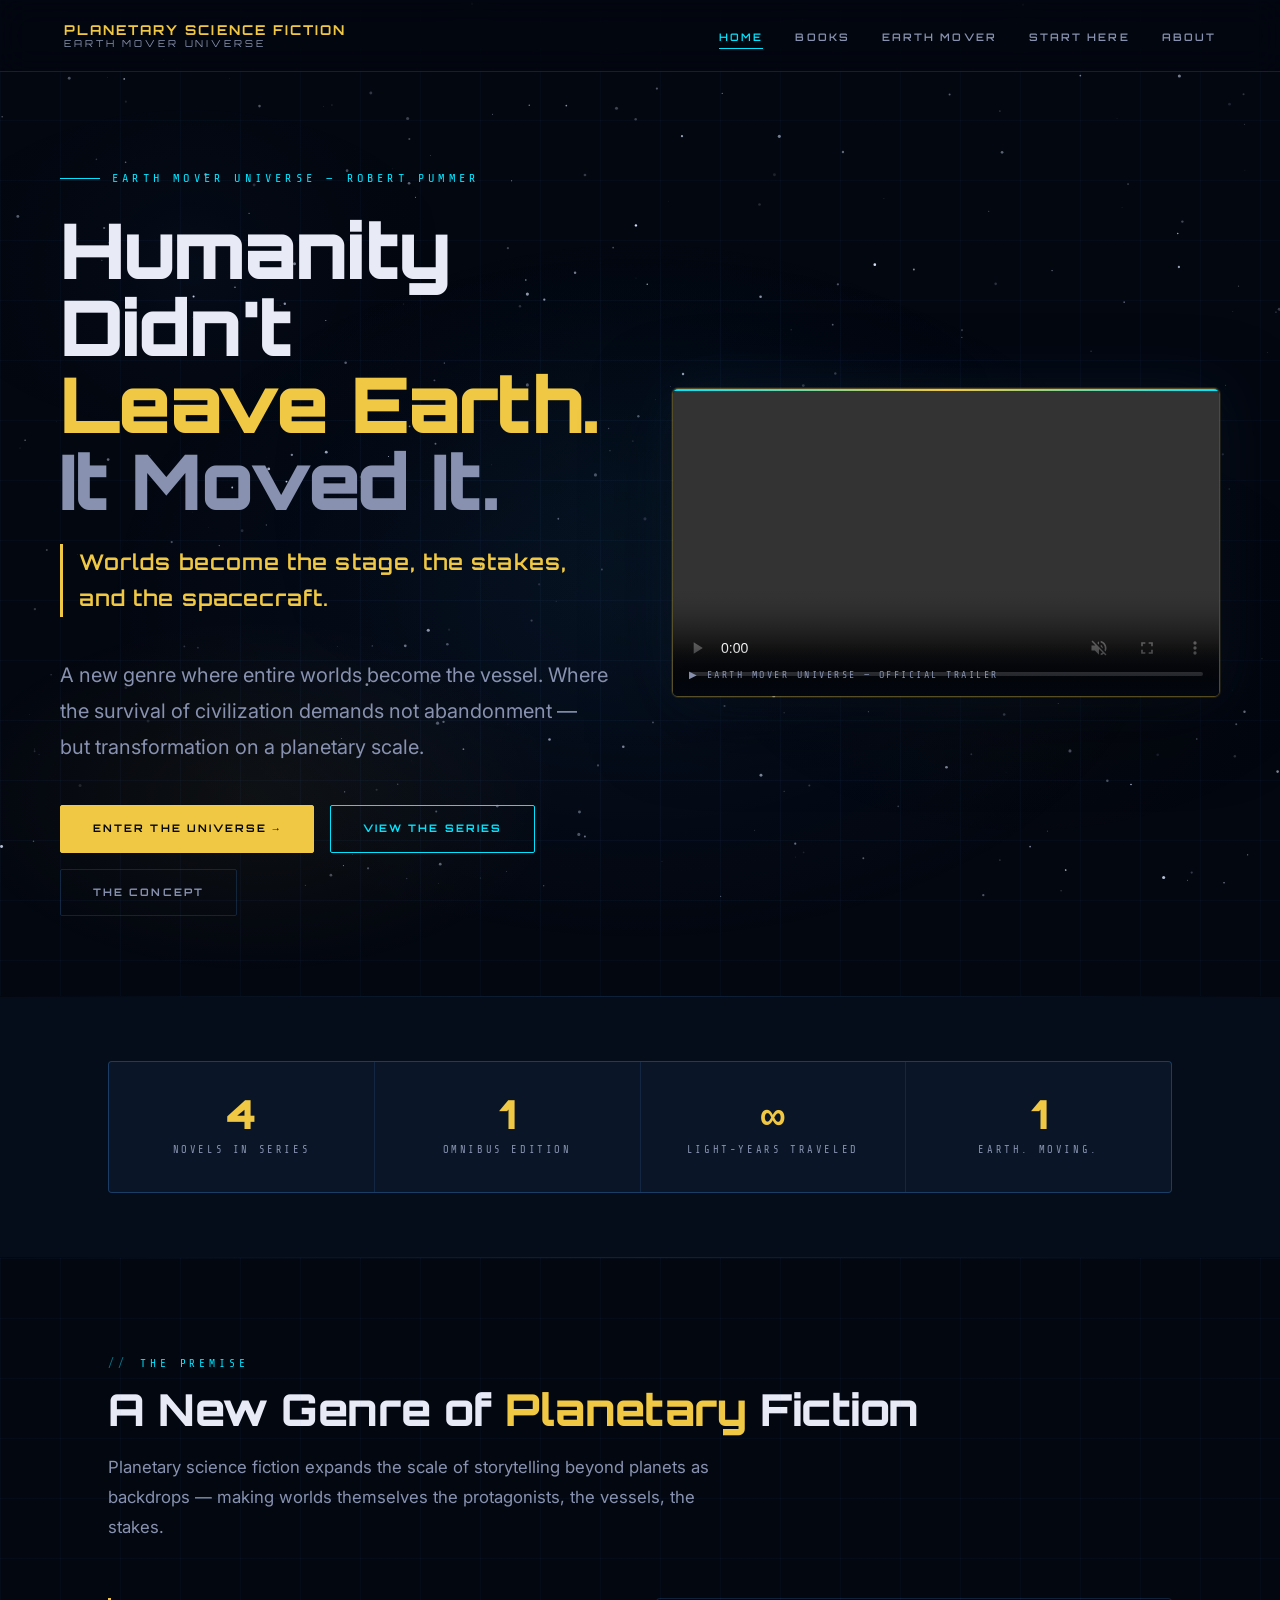
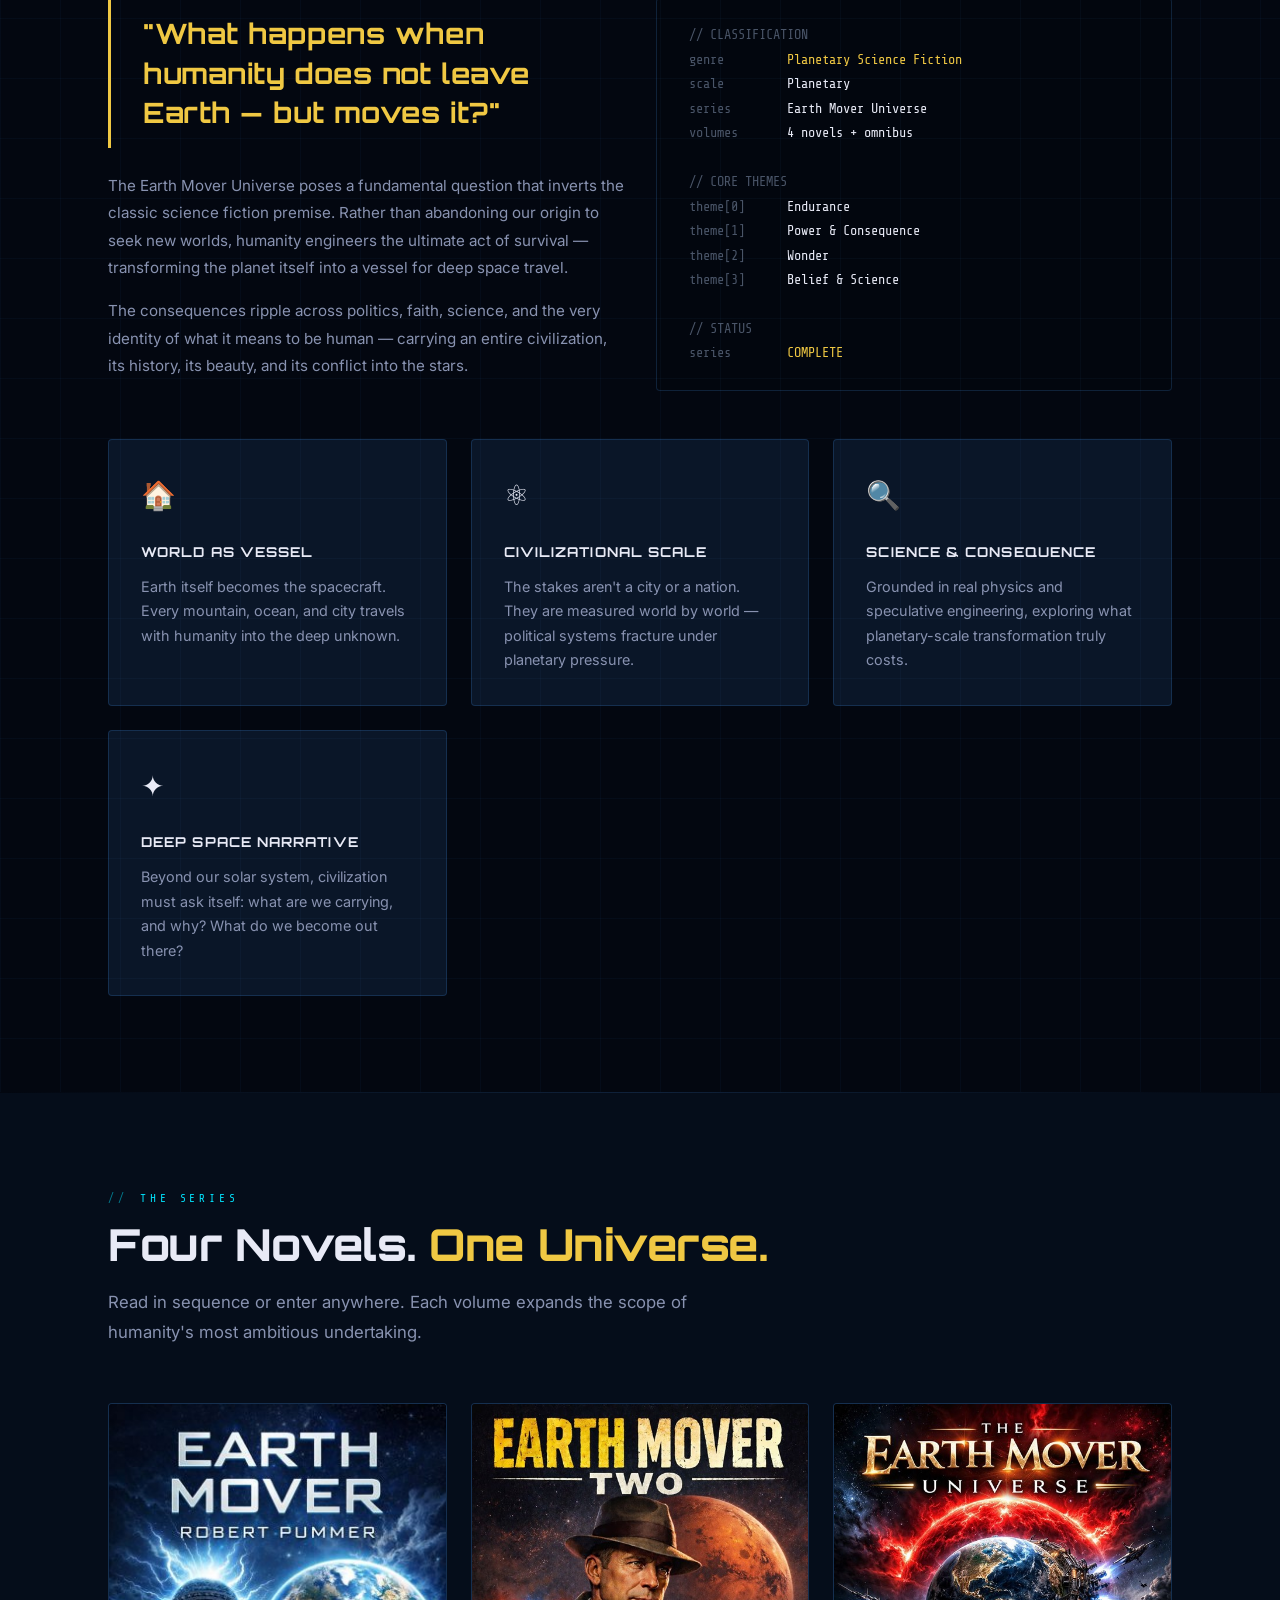
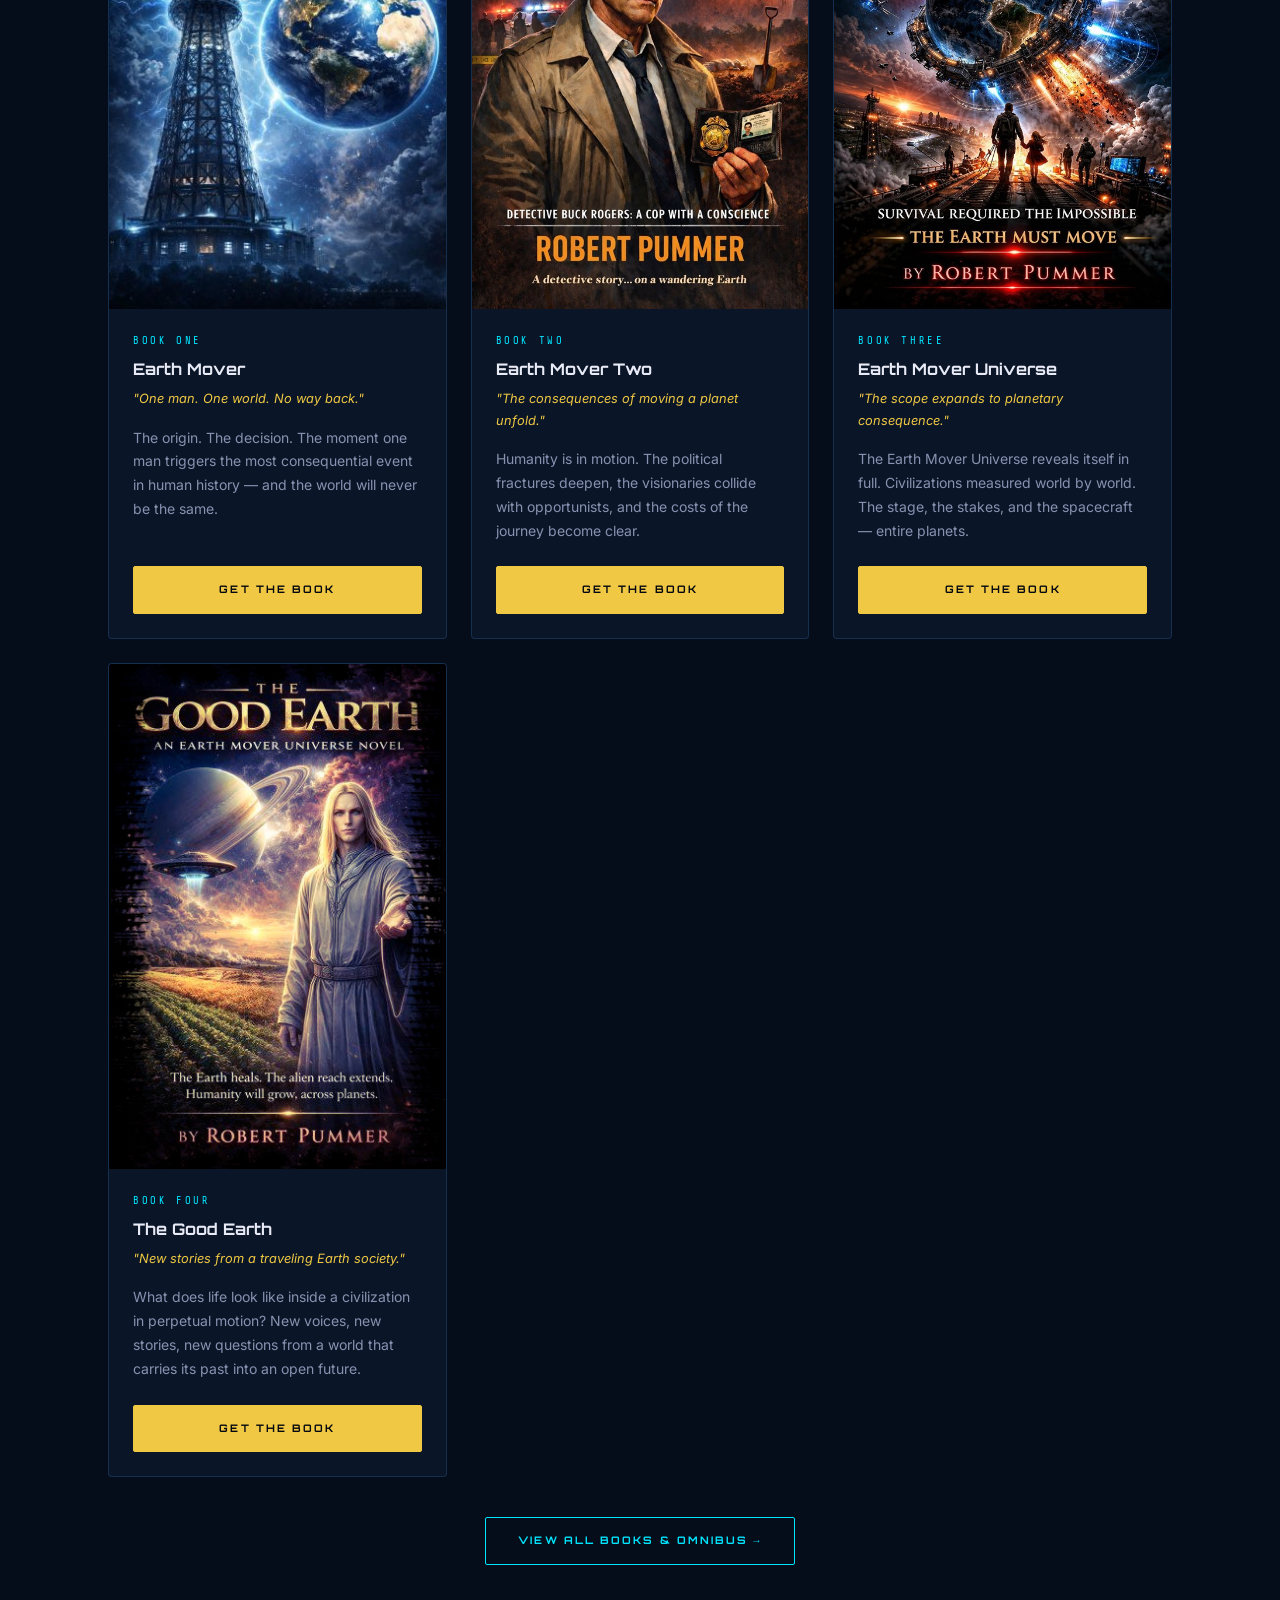
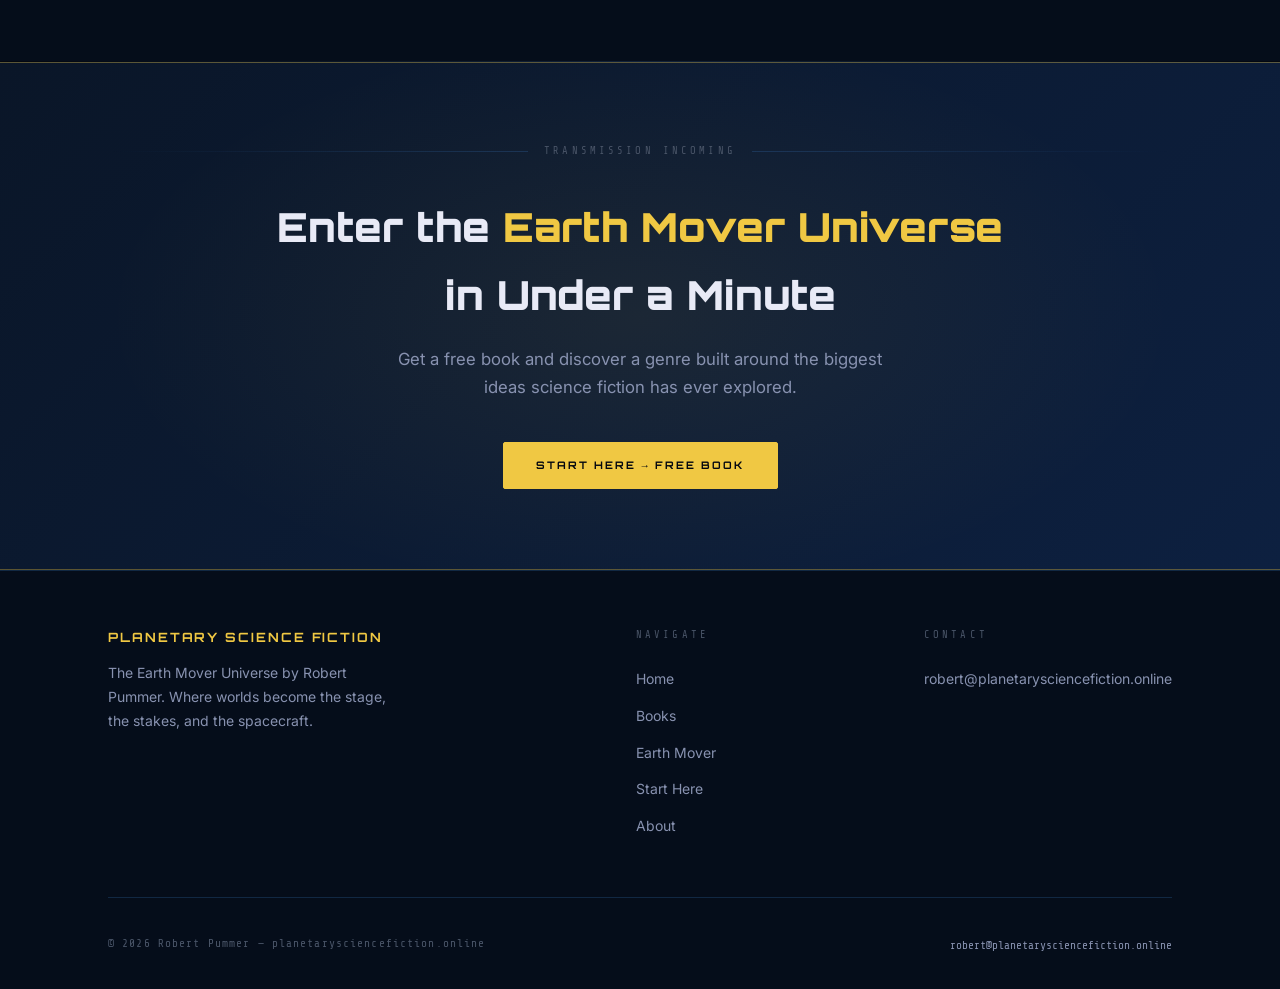
==== index.html @ 84923c12 "Initial build: full site redesign — sci-fi space theme 5-page static site with shared CSS/JS design " ====
<!DOCTYPE html>
<html lang="en">
<head>
  <meta charset="UTF-8" />
  <meta name="viewport" content="width=device-width, initial-scale=1.0" />
  <title>Planetary Science Fiction | Earth Mover Universe by Robert Pummer</title>
  <meta name="description" content="A new genre where entire worlds become spacecraft. Humanity didn't leave Earth — it moved it. The Earth Mover Universe by Robert Pummer." />
  <link rel="stylesheet" href="style.css" />
</head>
<body>

<canvas id="starfield"></canvas>

<div class="page-wrap">

  <!-- ── Navigation ── -->
  <nav class="nav">
    <a href="index.html" class="nav-logo">
      Planetary Science Fiction
      <span>Earth Mover Universe</span>
    </a>
    <ul class="nav-links">
      <li><a href="index.html">Home</a></li>
      <li><a href="books.html">Books</a></li>
      <li><a href="earth-mover.html">Earth Mover</a></li>
      <li><a href="start-here.html">Start Here</a></li>
      <li><a href="about.html">About</a></li>
    </ul>
    <div class="nav-toggle" aria-label="Toggle navigation">
      <span></span><span></span><span></span>
    </div>
  </nav>

  <!-- ── Hero ── -->
  <section class="hero grid-overlay">
    <div class="container hero-inner">
      <div class="hero-two-col">

        <!-- Left: Text -->
        <div class="hero-left">
          <p class="hero-eyebrow">Earth Mover Universe &mdash; Robert Pummer</p>

          <h1 class="hero-title">
            Humanity Didn't<br>
            <span class="highlight">Leave Earth.</span>
            <span class="dim">It Moved It.</span>
          </h1>

          <p class="hero-tagline">Worlds become the stage, the stakes, and the spacecraft.</p>

          <p class="hero-sub">
            A new genre where entire worlds become the vessel. Where the survival
            of civilization demands not abandonment — but transformation on a
            planetary scale.
          </p>

          <div class="hero-cta">
            <a href="start-here.html" class="btn btn-primary">Enter the Universe &rarr;</a>
            <a href="books.html" class="btn btn-secondary">View the Series</a>
            <a href="earth-mover.html" class="btn btn-ghost">The Concept</a>
          </div>
        </div>

        <!-- Right: Video -->
        <div class="hero-right">
          <div class="hero-video-wrap">
            <video
              autoplay
              muted
              loop
              playsinline
              controls
              poster=""
            >
              <source src="https://planetarysciencefiction.online/Video/MV_Go.mp4?v=3" type="video/mp4" />
              Your browser does not support the video tag.
            </video>
            <div class="hero-video-label">&#9654; Earth Mover Universe &mdash; Official Trailer</div>
          </div>
        </div>

      </div>
    </div>
  </section>

  <div class="divider"></div>

  <!-- ── Stats ── -->
  <section class="section-pad-sm bg-deep">
    <div class="container">
      <div class="stats-row">
        <div class="stat-block">
          <div class="stat-num">4</div>
          <div class="stat-label">Novels in Series</div>
        </div>
        <div class="stat-block">
          <div class="stat-num">1</div>
          <div class="stat-label">Omnibus Edition</div>
        </div>
        <div class="stat-block">
          <div class="stat-num">&#8734;</div>
          <div class="stat-label">Light-Years Traveled</div>
        </div>
        <div class="stat-block">
          <div class="stat-num">1</div>
          <div class="stat-label">Earth. Moving.</div>
        </div>
      </div>
    </div>
  </section>

  <div class="divider"></div>

  <!-- ── The Concept ── -->
  <section class="section-pad grid-overlay">
    <div class="container">
      <div class="section-header">
        <p class="section-label">The Premise</p>
        <h2 class="section-title">A New Genre of <span>Planetary</span> Fiction</h2>
        <p class="section-lead">
          Planetary science fiction expands the scale of storytelling beyond planets as
          backdrops — making worlds themselves the protagonists, the vessels, the stakes.
        </p>
      </div>

      <div style="display:grid; grid-template-columns: 1fr 1fr; gap: 2rem; align-items:start; margin-bottom:3rem;">
        <div>
          <div class="pull-quote">
            "What happens when humanity does not leave Earth — but moves it?"
          </div>
          <p style="color:var(--text-muted); line-height:1.8; margin-top:1.5rem; font-size:0.95rem;">
            The Earth Mover Universe poses a fundamental question that inverts
            the classic science fiction premise. Rather than abandoning our origin
            to seek new worlds, humanity engineers the ultimate act of survival —
            transforming the planet itself into a vessel for deep space travel.
          </p>
          <p style="color:var(--text-muted); line-height:1.8; margin-top:1rem; font-size:0.95rem;">
            The consequences ripple across politics, faith, science, and the very
            identity of what it means to be human — carrying an entire civilization,
            its history, its beauty, and its conflict into the stars.
          </p>
        </div>
        <div class="terminal">
          <div><span class="prompt">// CLASSIFICATION</span></div>
          <div><span class="prompt">genre &nbsp;&nbsp;&nbsp;&nbsp;&nbsp;&nbsp;&nbsp;</span> <span class="gold">Planetary Science Fiction</span></div>
          <div><span class="prompt">scale &nbsp;&nbsp;&nbsp;&nbsp;&nbsp;&nbsp;&nbsp;</span> <span class="value">Planetary</span></div>
          <div><span class="prompt">series &nbsp;&nbsp;&nbsp;&nbsp;&nbsp;&nbsp;</span> <span class="value">Earth Mover Universe</span></div>
          <div><span class="prompt">volumes &nbsp;&nbsp;&nbsp;&nbsp;&nbsp;</span> <span class="value">4 novels + omnibus</span></div>
          <div>&nbsp;</div>
          <div><span class="prompt">// CORE THEMES</span></div>
          <div><span class="prompt">theme[0] &nbsp;&nbsp;&nbsp;&nbsp;</span> <span class="value">Endurance</span></div>
          <div><span class="prompt">theme[1] &nbsp;&nbsp;&nbsp;&nbsp;</span> <span class="value">Power &amp; Consequence</span></div>
          <div><span class="prompt">theme[2] &nbsp;&nbsp;&nbsp;&nbsp;</span> <span class="value">Wonder</span></div>
          <div><span class="prompt">theme[3] &nbsp;&nbsp;&nbsp;&nbsp;</span> <span class="value">Belief &amp; Science</span></div>
          <div>&nbsp;</div>
          <div><span class="prompt">// STATUS</span></div>
          <div><span class="prompt">series &nbsp;&nbsp;&nbsp;&nbsp;&nbsp;&nbsp;</span> <span class="gold">COMPLETE</span></div>
        </div>
      </div>

      <div class="feature-grid">
        <div class="feature-card">
          <span class="feature-icon">&#127968;</span>
          <div class="feature-title">World as Vessel</div>
          <p class="feature-text">Earth itself becomes the spacecraft. Every mountain, ocean, and city travels with humanity into the deep unknown.</p>
        </div>
        <div class="feature-card">
          <span class="feature-icon">&#9883;</span>
          <div class="feature-title">Civilizational Scale</div>
          <p class="feature-text">The stakes aren't a city or a nation. They are measured world by world — political systems fracture under planetary pressure.</p>
        </div>
        <div class="feature-card">
          <span class="feature-icon">&#128269;</span>
          <div class="feature-title">Science &amp; Consequence</div>
          <p class="feature-text">Grounded in real physics and speculative engineering, exploring what planetary-scale transformation truly costs.</p>
        </div>
        <div class="feature-card">
          <span class="feature-icon">&#10022;</span>
          <div class="feature-title">Deep Space Narrative</div>
          <p class="feature-text">Beyond our solar system, civilization must ask itself: what are we carrying, and why? What do we become out there?</p>
        </div>
      </div>
    </div>
  </section>

  <div class="divider"></div>

  <!-- ── Series Preview ── -->
  <section class="section-pad bg-deep">
    <div class="container">
      <div class="section-header">
        <p class="section-label">The Series</p>
        <h2 class="section-title">Four Novels. <span>One Universe.</span></h2>
        <p class="section-lead">Read in sequence or enter anywhere. Each volume expands the scope of humanity's most ambitious undertaking.</p>
      </div>

      <div class="books-grid">

        <div class="book-card">
          <img class="book-cover" src="images/One%20man%20one%20world%20no%20way%20back.jpg" alt="Earth Mover — Book One cover" loading="lazy" />
          <div class="book-body">
            <div class="book-series-tag">Book One</div>
            <div class="book-title">Earth Mover</div>
            <div class="book-tagline">"One man. One world. No way back."</div>
            <p class="book-desc">The origin. The decision. The moment one man triggers the most consequential event in human history — and the world will never be the same.</p>
            <div class="book-footer">
              <a href="https://payhip.com/b/yGq3l" target="_blank" rel="noopener" class="btn btn-primary" style="width:100%; justify-content:center;">Get the Book</a>
            </div>
          </div>
        </div>

        <div class="book-card">
          <img class="book-cover" src="images/Earth%20Mover%20two%20%2C%20the%20journey.jpg" alt="Earth Mover Two — Book Two cover" loading="lazy" />
          <div class="book-body">
            <div class="book-series-tag">Book Two</div>
            <div class="book-title">Earth Mover Two</div>
            <div class="book-tagline">"The consequences of moving a planet unfold."</div>
            <p class="book-desc">Humanity is in motion. The political fractures deepen, the visionaries collide with opportunists, and the costs of the journey become clear.</p>
            <div class="book-footer">
              <a href="https://payhip.com/b/RcF9J" target="_blank" rel="noopener" class="btn btn-primary" style="width:100%; justify-content:center;">Get the Book</a>
            </div>
          </div>
        </div>

        <div class="book-card">
          <img class="book-cover" src="images/Earth%20Mover%20universe.jpg" alt="Earth Mover Universe — Book Three cover" loading="lazy" />
          <div class="book-body">
            <div class="book-series-tag">Book Three</div>
            <div class="book-title">Earth Mover Universe</div>
            <div class="book-tagline">"The scope expands to planetary consequence."</div>
            <p class="book-desc">The Earth Mover Universe reveals itself in full. Civilizations measured world by world. The stage, the stakes, and the spacecraft — entire planets.</p>
            <div class="book-footer">
              <a href="https://payhip.com/b/ObDFE" target="_blank" rel="noopener" class="btn btn-primary" style="width:100%; justify-content:center;">Get the Book</a>
            </div>
          </div>
        </div>

        <div class="book-card">
          <img class="book-cover" src="images/Good%20earth.jpg" alt="The Good Earth — Book Four cover" loading="lazy" />
          <div class="book-body">
            <div class="book-series-tag">Book Four</div>
            <div class="book-title">The Good Earth</div>
            <div class="book-tagline">"New stories from a traveling Earth society."</div>
            <p class="book-desc">What does life look like inside a civilization in perpetual motion? New voices, new stories, new questions from a world that carries its past into an open future.</p>
            <div class="book-footer">
              <a href="https://payhip.com/b/MDLlk" target="_blank" rel="noopener" class="btn btn-primary" style="width:100%; justify-content:center;">Get the Book</a>
            </div>
          </div>
        </div>

      </div>

      <div style="margin-top:2.5rem; text-align:center;">
        <a href="books.html" class="btn btn-secondary">View All Books &amp; Omnibus &rarr;</a>
      </div>
    </div>
  </section>

  <div class="divider"></div>

  <!-- ── CTA Band ── -->
  <section class="cta-band">
    <div class="container cta-band-inner">
      <div class="scan-line" style="margin-bottom:2rem;">
        <span class="scan-line-text">Transmission Incoming</span>
      </div>
      <h2>Enter the <span>Earth Mover Universe</span><br>in Under a Minute</h2>
      <p>Get a free book and discover a genre built around the biggest ideas science fiction has ever explored.</p>
      <div class="hero-cta" style="justify-content:center;">
        <a href="start-here.html" class="btn btn-primary">Start Here &rarr; Free Book</a>
      </div>
    </div>
  </section>

  <!-- ── Footer ── -->
  <footer class="footer">
    <div class="container">
      <div class="footer-grid">
        <div>
          <div class="footer-brand">Planetary Science Fiction</div>
          <p class="footer-tagline">The Earth Mover Universe by Robert Pummer. Where worlds become the stage, the stakes, and the spacecraft.</p>
        </div>
        <div>
          <div class="footer-heading">Navigate</div>
          <ul class="footer-links">
            <li><a href="index.html">Home</a></li>
            <li><a href="books.html">Books</a></li>
            <li><a href="earth-mover.html">Earth Mover</a></li>
            <li><a href="start-here.html">Start Here</a></li>
            <li><a href="about.html">About</a></li>
          </ul>
        </div>
        <div>
          <div class="footer-heading">Contact</div>
          <ul class="footer-links">
            <li><a href="mailto:robert@planetarysciencefiction.online">robert@planetarysciencefiction.online</a></li>
          </ul>
        </div>
      </div>
      <div class="footer-bottom">
        <div class="footer-copy">&copy; 2026 Robert Pummer &mdash; planetarysciencefiction.online</div>
        <div class="footer-contact"><a href="mailto:robert@planetarysciencefiction.online">robert@planetarysciencefiction.online</a></div>
      </div>
    </div>
  </footer>

</div><!-- .page-wrap -->

<script src="main.js"></script>
</body>
</html>
---- style.css ----
/* ============================================================
   Planetary Science Fiction — Shared Design System
   Color palette: Deep Space Dark + Stellar Gold + Nebula Cyan
   ============================================================ */

@import url('https://fonts.googleapis.com/css2?family=Orbitron:wght@400;500;600;700;800;900&family=Inter:wght@300;400;500;600&family=Share+Tech+Mono&display=swap');

/* ── Custom Properties ────────────────────────────────────── */
:root {
  --bg-void:      #030710;
  --bg-deep:      #050d1a;
  --bg-card:      #0a1628;
  --bg-card-alt:  #0d1e38;
  --bg-glass:     rgba(10, 22, 40, 0.75);

  --gold:         #f0c843;
  --gold-dim:     #c9a52e;
  --gold-glow:    rgba(240, 200, 67, 0.25);

  --cyan:         #00e5ff;
  --cyan-dim:     #00b8cc;
  --cyan-glow:    rgba(0, 229, 255, 0.2);

  --blue:         #4a9eff;
  --blue-dim:     #2d7fd4;
  --blue-glow:    rgba(74, 158, 255, 0.2);

  --text:         #e8eaf6;
  --text-muted:   #8892b0;
  --text-dim:     #4a5568;

  --border:       rgba(74, 158, 255, 0.18);
  --border-gold:  rgba(240, 200, 67, 0.35);

  --nav-h:        72px;

  --font-display: 'Orbitron', 'Courier New', monospace;
  --font-body:    'Inter', 'Segoe UI', sans-serif;
  --font-mono:    'Share Tech Mono', 'Courier New', monospace;
}

/* ── Reset & Base ─────────────────────────────────────────── */
*, *::before, *::after { box-sizing: border-box; margin: 0; padding: 0; }

html { scroll-behavior: smooth; font-size: 16px; }

body {
  background-color: var(--bg-void);
  color: var(--text);
  font-family: var(--font-body);
  font-weight: 400;
  line-height: 1.7;
  overflow-x: hidden;
  min-height: 100vh;
}

img { max-width: 100%; display: block; }
a   { color: var(--cyan); text-decoration: none; transition: color 0.25s; }
a:hover { color: var(--gold); }

/* ── Starfield Canvas Background ─────────────────────────── */
#starfield {
  position: fixed;
  inset: 0;
  z-index: 0;
  pointer-events: none;
}

/* ── Global Layout Wrapper ────────────────────────────────── */
.page-wrap {
  position: relative;
  z-index: 1;
  min-height: 100vh;
  display: flex;
  flex-direction: column;
}

/* ── Navigation ───────────────────────────────────────────── */
.nav {
  position: fixed;
  top: 0; left: 0; right: 0;
  z-index: 100;
  height: var(--nav-h);
  display: flex;
  align-items: center;
  justify-content: space-between;
  padding: 0 clamp(1.5rem, 5vw, 4rem);
  background: rgba(3, 7, 16, 0.85);
  backdrop-filter: blur(16px);
  -webkit-backdrop-filter: blur(16px);
  border-bottom: 1px solid var(--border);
}

.nav-logo {
  font-family: var(--font-display);
  font-weight: 700;
  font-size: 0.85rem;
  letter-spacing: 0.15em;
  color: var(--gold);
  text-transform: uppercase;
  line-height: 1.2;
}
.nav-logo span { display: block; font-size: 0.6rem; color: var(--text-muted); letter-spacing: 0.3em; font-weight: 400; }

.nav-links {
  display: flex;
  gap: 2rem;
  list-style: none;
}
.nav-links a {
  font-family: var(--font-display);
  font-size: 0.65rem;
  font-weight: 600;
  letter-spacing: 0.2em;
  text-transform: uppercase;
  color: var(--text-muted);
  padding: 0.25rem 0;
  border-bottom: 1px solid transparent;
  transition: color 0.25s, border-color 0.25s;
}
.nav-links a:hover,
.nav-links a.active {
  color: var(--cyan);
  border-color: var(--cyan);
}

/* Hamburger for mobile */
.nav-toggle {
  display: none;
  flex-direction: column;
  gap: 5px;
  cursor: pointer;
  padding: 4px;
}
.nav-toggle span {
  display: block;
  width: 24px;
  height: 2px;
  background: var(--text-muted);
  transition: 0.3s;
}

/* ── Section Base ─────────────────────────────────────────── */
section { position: relative; }

.container {
  max-width: 1160px;
  margin: 0 auto;
  padding: 0 clamp(1.5rem, 5vw, 3rem);
}

/* ── Grid Overlay Texture ─────────────────────────────────── */
.grid-overlay::before {
  content: '';
  position: absolute;
  inset: 0;
  background-image:
    linear-gradient(rgba(74,158,255,0.04) 1px, transparent 1px),
    linear-gradient(90deg, rgba(74,158,255,0.04) 1px, transparent 1px);
  background-size: 60px 60px;
  pointer-events: none;
  z-index: 0;
}

/* ── Hero Sections ────────────────────────────────────────── */
.hero {
  min-height: 100vh;
  display: flex;
  align-items: center;
  padding-top: var(--nav-h);
  overflow: hidden;
  position: relative;
}
.hero::after {
  content: '';
  position: absolute;
  inset: 0;
  background:
    radial-gradient(ellipse 60% 50% at 50% 60%, rgba(74,158,255,0.07) 0%, transparent 70%),
    radial-gradient(ellipse 40% 30% at 20% 80%, rgba(240,200,67,0.05) 0%, transparent 60%);
  pointer-events: none;
}

.hero-inner {
  position: relative;
  z-index: 1;
  padding: 6rem 0 5rem;
}

.hero-eyebrow {
  font-family: var(--font-mono);
  font-size: 0.75rem;
  letter-spacing: 0.35em;
  text-transform: uppercase;
  color: var(--cyan);
  margin-bottom: 1.5rem;
  display: flex;
  align-items: center;
  gap: 0.75rem;
}
.hero-eyebrow::before {
  content: '';
  display: inline-block;
  width: 40px;
  height: 1px;
  background: var(--cyan);
}

.hero-title {
  font-family: var(--font-display);
  font-size: clamp(2.5rem, 6vw, 5.5rem);
  font-weight: 900;
  line-height: 1.0;
  letter-spacing: -0.02em;
  color: var(--text);
  margin-bottom: 1.5rem;
}
.hero-title .highlight {
  color: var(--gold);
  display: block;
}
.hero-title .dim { color: var(--text-muted); }

.hero-sub {
  font-size: clamp(1rem, 2vw, 1.25rem);
  color: var(--text-muted);
  max-width: 600px;
  margin-bottom: 2.5rem;
  line-height: 1.8;
}

.hero-tagline {
  font-family: var(--font-display);
  font-size: clamp(1rem, 2.5vw, 1.35rem);
  font-weight: 600;
  color: var(--gold);
  letter-spacing: 0.05em;
  margin-bottom: 2.5rem;
  border-left: 3px solid var(--gold);
  padding-left: 1rem;
}

.hero-cta {
  display: flex;
  flex-wrap: wrap;
  gap: 1rem;
  align-items: center;
}

/* ── Buttons ──────────────────────────────────────────────── */
.btn {
  display: inline-flex;
  align-items: center;
  gap: 0.5rem;
  font-family: var(--font-display);
  font-size: 0.65rem;
  font-weight: 700;
  letter-spacing: 0.2em;
  text-transform: uppercase;
  padding: 0.875rem 2rem;
  border-radius: 2px;
  border: 1px solid transparent;
  cursor: pointer;
  transition: all 0.25s;
  white-space: nowrap;
}

.btn-primary {
  background: var(--gold);
  color: #030710;
  border-color: var(--gold);
}
.btn-primary:hover {
  background: transparent;
  color: var(--gold);
  box-shadow: 0 0 24px var(--gold-glow);
}

.btn-secondary {
  background: transparent;
  color: var(--cyan);
  border-color: var(--cyan);
}
.btn-secondary:hover {
  background: var(--cyan-glow);
  box-shadow: 0 0 24px var(--cyan-glow);
}

.btn-ghost {
  background: transparent;
  color: var(--text-muted);
  border-color: var(--border);
}
.btn-ghost:hover {
  color: var(--text);
  border-color: rgba(74,158,255,0.5);
}

/* ── Section Headers ──────────────────────────────────────── */
.section-header {
  margin-bottom: 3.5rem;
}
.section-label {
  font-family: var(--font-mono);
  font-size: 0.7rem;
  letter-spacing: 0.35em;
  text-transform: uppercase;
  color: var(--cyan);
  margin-bottom: 0.75rem;
  display: flex;
  align-items: center;
  gap: 0.75rem;
}
.section-label::before {
  content: '//';
  opacity: 0.5;
}
.section-title {
  font-family: var(--font-display);
  font-size: clamp(1.75rem, 4vw, 2.75rem);
  font-weight: 800;
  color: var(--text);
  line-height: 1.15;
  letter-spacing: -0.01em;
}
.section-title span { color: var(--gold); }
.section-lead {
  margin-top: 1rem;
  font-size: 1.05rem;
  color: var(--text-muted);
  max-width: 640px;
  line-height: 1.8;
}

/* ── Cards ────────────────────────────────────────────────── */
.card {
  background: var(--bg-card);
  border: 1px solid var(--border);
  border-radius: 4px;
  padding: 2rem;
  transition: border-color 0.3s, box-shadow 0.3s, transform 0.3s;
  position: relative;
  overflow: hidden;
}
.card::before {
  content: '';
  position: absolute;
  top: 0; left: 0; right: 0;
  height: 2px;
  background: linear-gradient(90deg, transparent, var(--cyan), transparent);
  opacity: 0;
  transition: opacity 0.3s;
}
.card:hover {
  border-color: rgba(74,158,255,0.4);
  box-shadow: 0 8px 40px rgba(74,158,255,0.1);
  transform: translateY(-2px);
}
.card:hover::before { opacity: 1; }

.card-gold::before {
  background: linear-gradient(90deg, transparent, var(--gold), transparent);
}
.card-gold:hover {
  border-color: var(--border-gold);
  box-shadow: 0 8px 40px var(--gold-glow);
}

/* ── Book Cards ───────────────────────────────────────────── */
.books-grid {
  display: grid;
  grid-template-columns: repeat(auto-fill, minmax(280px, 1fr));
  gap: 1.5rem;
}

.book-card {
  background: var(--bg-card);
  border: 1px solid var(--border);
  border-radius: 4px;
  overflow: hidden;
  transition: all 0.3s;
  display: flex;
  flex-direction: column;
}
.book-card:hover {
  border-color: var(--border-gold);
  box-shadow: 0 8px 40px var(--gold-glow);
  transform: translateY(-3px);
}

.book-cover {
  width: 100%;
  aspect-ratio: 2/3;
  object-fit: cover;
  background: var(--bg-card-alt);
  display: flex;
  align-items: center;
  justify-content: center;
}
.book-cover-placeholder {
  width: 100%;
  aspect-ratio: 2/3;
  background: linear-gradient(135deg, var(--bg-card-alt) 0%, #0f2a4a 100%);
  display: flex;
  align-items: center;
  justify-content: center;
  flex-direction: column;
  gap: 1rem;
  padding: 2rem;
}
.book-cover-placeholder .book-num {
  font-family: var(--font-display);
  font-size: 3rem;
  font-weight: 900;
  color: rgba(240,200,67,0.15);
  line-height: 1;
}
.book-cover-placeholder .book-icon {
  font-size: 2.5rem;
  opacity: 0.4;
}

.book-body { padding: 1.5rem; flex: 1; display: flex; flex-direction: column; }
.book-series-tag {
  font-family: var(--font-mono);
  font-size: 0.65rem;
  letter-spacing: 0.25em;
  color: var(--cyan);
  text-transform: uppercase;
  margin-bottom: 0.5rem;
}
.book-title {
  font-family: var(--font-display);
  font-size: 1rem;
  font-weight: 700;
  color: var(--text);
  margin-bottom: 0.5rem;
  line-height: 1.3;
}
.book-tagline {
  font-size: 0.8rem;
  color: var(--gold);
  font-style: italic;
  margin-bottom: 1rem;
}
.book-desc {
  font-size: 0.875rem;
  color: var(--text-muted);
  line-height: 1.7;
  flex: 1;
  margin-bottom: 1.5rem;
}
.book-footer { margin-top: auto; }

/* ── Data Display Elements ────────────────────────────────── */
.data-row {
  display: flex;
  align-items: baseline;
  gap: 1rem;
  padding: 0.75rem 0;
  border-bottom: 1px solid var(--border);
}
.data-label {
  font-family: var(--font-mono);
  font-size: 0.7rem;
  letter-spacing: 0.2em;
  color: var(--text-dim);
  text-transform: uppercase;
  min-width: 160px;
  flex-shrink: 0;
}
.data-value {
  font-size: 0.9rem;
  color: var(--text);
}
.data-value.highlight { color: var(--gold); font-weight: 600; }

/* ── Stat Blocks ──────────────────────────────────────────── */
.stats-row {
  display: grid;
  grid-template-columns: repeat(auto-fit, minmax(160px, 1fr));
  gap: 1px;
  background: var(--border);
  border: 1px solid var(--border);
  border-radius: 4px;
  overflow: hidden;
}
.stat-block {
  background: var(--bg-card);
  padding: 2rem 1.5rem;
  text-align: center;
}
.stat-num {
  font-family: var(--font-display);
  font-size: 2.5rem;
  font-weight: 900;
  color: var(--gold);
  line-height: 1;
  margin-bottom: 0.5rem;
}
.stat-label {
  font-family: var(--font-mono);
  font-size: 0.65rem;
  letter-spacing: 0.25em;
  color: var(--text-muted);
  text-transform: uppercase;
}

/* ── Feature Grid ─────────────────────────────────────────── */
.feature-grid {
  display: grid;
  grid-template-columns: repeat(auto-fit, minmax(260px, 1fr));
  gap: 1.5rem;
}

.feature-card {
  padding: 2rem;
  background: var(--bg-card);
  border: 1px solid var(--border);
  border-radius: 4px;
  transition: all 0.3s;
}
.feature-card:hover {
  border-color: rgba(74,158,255,0.35);
  box-shadow: 0 4px 30px var(--blue-glow);
}

.feature-icon {
  font-size: 1.75rem;
  margin-bottom: 1.25rem;
  display: block;
}
.feature-title {
  font-family: var(--font-display);
  font-size: 0.85rem;
  font-weight: 700;
  letter-spacing: 0.08em;
  color: var(--text);
  margin-bottom: 0.75rem;
  text-transform: uppercase;
}
.feature-text {
  font-size: 0.9rem;
  color: var(--text-muted);
  line-height: 1.7;
}

/* ── Quote/Pull Highlight ─────────────────────────────────── */
.pull-quote {
  font-family: var(--font-display);
  font-size: clamp(1.2rem, 3vw, 1.75rem);
  font-weight: 700;
  color: var(--gold);
  line-height: 1.4;
  border-left: 3px solid var(--gold);
  padding: 1rem 0 1rem 2rem;
  letter-spacing: 0.02em;
}

/* ── Horizontal Rule / Divider ────────────────────────────── */
.divider {
  height: 1px;
  background: linear-gradient(90deg, transparent, var(--border), transparent);
  margin: 0;
}

/* ── Section Padding ──────────────────────────────────────── */
.section-pad { padding: 6rem 0; }
.section-pad-sm { padding: 4rem 0; }

/* ── Background Variants ──────────────────────────────────── */
.bg-deep   { background: var(--bg-deep); }
.bg-card   { background: var(--bg-card); }

/* ── CTA Band ─────────────────────────────────────────────── */
.cta-band {
  background: linear-gradient(135deg, #0a1628 0%, #0d2040 100%);
  border-top: 1px solid var(--border-gold);
  border-bottom: 1px solid var(--border-gold);
  padding: 5rem 0;
  text-align: center;
  position: relative;
  overflow: hidden;
}
.cta-band::before {
  content: '';
  position: absolute;
  inset: 0;
  background:
    radial-gradient(ellipse 60% 80% at 50% 50%, rgba(240,200,67,0.07) 0%, transparent 70%);
  pointer-events: none;
}
.cta-band-inner { position: relative; z-index: 1; }
.cta-band h2 {
  font-family: var(--font-display);
  font-size: clamp(1.5rem, 4vw, 2.5rem);
  font-weight: 900;
  color: var(--text);
  margin-bottom: 1rem;
}
.cta-band h2 span { color: var(--gold); }
.cta-band p {
  color: var(--text-muted);
  font-size: 1.05rem;
  max-width: 520px;
  margin: 0 auto 2.5rem;
}

/* ── Form Elements ────────────────────────────────────────── */
.form-group { display: flex; gap: 0.75rem; flex-wrap: wrap; justify-content: center; }

.form-input {
  flex: 1;
  min-width: 240px;
  max-width: 380px;
  background: var(--bg-deep);
  border: 1px solid var(--border);
  border-radius: 2px;
  padding: 0.875rem 1.25rem;
  color: var(--text);
  font-family: var(--font-body);
  font-size: 0.9rem;
  outline: none;
  transition: border-color 0.25s;
}
.form-input::placeholder { color: var(--text-dim); }
.form-input:focus { border-color: var(--cyan); box-shadow: 0 0 0 2px var(--cyan-glow); }

/* ── Terminal/Data Block ──────────────────────────────────── */
.terminal {
  background: #02060e;
  border: 1px solid var(--border);
  border-radius: 4px;
  padding: 1.5rem 2rem;
  font-family: var(--font-mono);
  font-size: 0.85rem;
  color: var(--cyan);
  line-height: 1.8;
}
.terminal .prompt { color: var(--text-dim); }
.terminal .value  { color: var(--text); }
.terminal .gold   { color: var(--gold); }
.terminal .dim    { color: var(--text-dim); }

/* ── Recommended Books Grid ───────────────────────────────── */
.rec-grid {
  display: grid;
  grid-template-columns: repeat(auto-fill, minmax(200px, 1fr));
  gap: 1rem;
}
.rec-card {
  background: var(--bg-card-alt);
  border: 1px solid var(--border);
  border-radius: 4px;
  padding: 1.25rem;
  transition: all 0.25s;
}
.rec-card:hover {
  border-color: rgba(74,158,255,0.35);
  transform: translateY(-2px);
}
.rec-card a { color: var(--text); }
.rec-card a:hover { color: var(--gold); }
.rec-author {
  font-size: 0.75rem;
  color: var(--text-muted);
  margin-top: 0.35rem;
  font-family: var(--font-mono);
}

/* ── Timeline / Series Order ──────────────────────────────── */
.timeline {
  display: flex;
  flex-direction: column;
  gap: 0;
  position: relative;
}
.timeline::before {
  content: '';
  position: absolute;
  left: 20px;
  top: 0; bottom: 0;
  width: 1px;
  background: linear-gradient(to bottom, var(--cyan), var(--gold));
}
.timeline-item {
  display: flex;
  gap: 2rem;
  padding: 2rem 0 2rem 3.5rem;
  position: relative;
}
.timeline-dot {
  position: absolute;
  left: 12px;
  top: 2.5rem;
  width: 17px;
  height: 17px;
  border-radius: 50%;
  background: var(--bg-deep);
  border: 2px solid var(--cyan);
  transition: all 0.3s;
}
.timeline-item:hover .timeline-dot {
  background: var(--cyan);
  box-shadow: 0 0 16px var(--cyan-glow);
}
.timeline-cover {
  width: 110px;
  flex-shrink: 0;
  border-radius: 3px;
  border: 1px solid var(--border);
  object-fit: cover;
  align-self: flex-start;
  margin-top: 0.25rem;
  transition: border-color 0.3s, box-shadow 0.3s;
}
.timeline-item:hover .timeline-cover {
  border-color: var(--border-gold);
  box-shadow: 0 4px 20px var(--gold-glow);
}

@media (max-width: 600px) {
  .timeline-cover { width: 80px; }
}

.timeline-num {
  font-family: var(--font-display);
  font-size: 0.6rem;
  letter-spacing: 0.2em;
  color: var(--text-dim);
  text-transform: uppercase;
  margin-bottom: 0.35rem;
}
.timeline-title {
  font-family: var(--font-display);
  font-size: 1.1rem;
  font-weight: 700;
  color: var(--text);
  margin-bottom: 0.5rem;
}
.timeline-tagline { font-size: 0.875rem; color: var(--gold); font-style: italic; margin-bottom: 0.75rem; }
.timeline-desc { font-size: 0.9rem; color: var(--text-muted); line-height: 1.7; }

/* ── Omnibus Banner ───────────────────────────────────────── */
.omnibus-banner {
  background: linear-gradient(135deg, #0d1a30 0%, #1a2a0d 100%);
  border: 1px solid var(--border-gold);
  border-radius: 4px;
  padding: 2.5rem;
  display: flex;
  align-items: center;
  gap: 2rem;
  flex-wrap: wrap;
}
.omnibus-label {
  font-family: var(--font-mono);
  font-size: 0.65rem;
  letter-spacing: 0.3em;
  color: var(--gold);
  text-transform: uppercase;
  margin-bottom: 0.5rem;
}
.omnibus-title {
  font-family: var(--font-display);
  font-size: 1.5rem;
  font-weight: 800;
  color: var(--text);
  margin-bottom: 0.5rem;
}
.omnibus-desc { font-size: 0.9rem; color: var(--text-muted); max-width: 480px; }
.omnibus-actions { margin-left: auto; flex-shrink: 0; }

/* ── Footer ───────────────────────────────────────────────── */
.footer {
  background: var(--bg-deep);
  border-top: 1px solid var(--border);
  padding: 3.5rem 0 2rem;
  margin-top: auto;
}
.footer-grid {
  display: grid;
  grid-template-columns: 2fr 1fr 1fr;
  gap: 3rem;
  margin-bottom: 3rem;
}
.footer-brand {
  font-family: var(--font-display);
  font-size: 0.8rem;
  font-weight: 700;
  letter-spacing: 0.15em;
  color: var(--gold);
  text-transform: uppercase;
  margin-bottom: 0.75rem;
}
.footer-tagline {
  font-size: 0.875rem;
  color: var(--text-muted);
  line-height: 1.7;
  max-width: 280px;
}
.footer-heading {
  font-family: var(--font-mono);
  font-size: 0.65rem;
  letter-spacing: 0.3em;
  text-transform: uppercase;
  color: var(--text-dim);
  margin-bottom: 1.25rem;
}
.footer-links { list-style: none; }
.footer-links li { margin-bottom: 0.6rem; }
.footer-links a {
  font-size: 0.875rem;
  color: var(--text-muted);
  transition: color 0.2s;
}
.footer-links a:hover { color: var(--cyan); }

.footer-bottom {
  border-top: 1px solid var(--border);
  padding-top: 2rem;
  display: flex;
  align-items: center;
  justify-content: space-between;
  flex-wrap: wrap;
  gap: 1rem;
}
.footer-copy {
  font-family: var(--font-mono);
  font-size: 0.7rem;
  color: var(--text-dim);
  letter-spacing: 0.1em;
}
.footer-contact a {
  font-family: var(--font-mono);
  font-size: 0.7rem;
  color: var(--text-muted);
}
.footer-contact a:hover { color: var(--gold); }

/* ── Utility Classes ──────────────────────────────────────── */
.text-gold  { color: var(--gold); }
.text-cyan  { color: var(--cyan); }
.text-muted { color: var(--text-muted); }
.text-center { text-align: center; }
.mono { font-family: var(--font-mono); }

/* ── Page Header (non-hero pages) ────────────────────────── */
.page-header {
  padding: calc(var(--nav-h) + 4rem) 0 4rem;
  position: relative;
  overflow: hidden;
}
.page-header::after {
  content: '';
  position: absolute;
  inset: 0;
  background: radial-gradient(ellipse 70% 60% at 50% 100%, rgba(74,158,255,0.07) 0%, transparent 70%);
  pointer-events: none;
}
.page-header-inner { position: relative; z-index: 1; }

/* ── Scanline accent lines ────────────────────────────────── */
.scan-line {
  display: flex;
  align-items: center;
  gap: 1rem;
  margin-bottom: 2rem;
}
.scan-line::before,
.scan-line::after {
  content: '';
  flex: 1;
  height: 1px;
}
.scan-line::before { background: linear-gradient(to right, transparent, var(--border)); }
.scan-line::after  { background: linear-gradient(to left, transparent, var(--border)); }
.scan-line-text {
  font-family: var(--font-mono);
  font-size: 0.65rem;
  letter-spacing: 0.3em;
  color: var(--text-dim);
  text-transform: uppercase;
  white-space: nowrap;
}

/* ── Hero Two-Column Layout ───────────────────────────────── */
.hero-two-col {
  display: grid;
  grid-template-columns: 1fr 1fr;
  gap: 4rem;
  align-items: center;
  width: 100%;
}
.hero-left { min-width: 0; }
.hero-right { min-width: 0; }

.hero-video-wrap {
  position: relative;
  border-radius: 6px;
  overflow: hidden;
  border: 1px solid var(--border-gold);
  box-shadow:
    0 0 0 1px rgba(240,200,67,0.1),
    0 20px 80px rgba(0,0,0,0.5),
    0 0 60px rgba(74,158,255,0.1);
}
.hero-video-wrap::before {
  content: '';
  position: absolute;
  top: 0; left: 0; right: 0;
  height: 2px;
  background: linear-gradient(90deg, var(--cyan), var(--gold), var(--cyan));
  z-index: 2;
}
.hero-video-wrap video {
  display: block;
  width: 100%;
  height: auto;
  aspect-ratio: 16/9;
  object-fit: cover;
}
.hero-video-label {
  position: absolute;
  bottom: 0; left: 0; right: 0;
  background: linear-gradient(to top, rgba(3,7,16,0.9), transparent);
  padding: 1.5rem 1rem 0.75rem;
  font-family: var(--font-mono);
  font-size: 0.62rem;
  letter-spacing: 0.25em;
  color: var(--text-muted);
  text-transform: uppercase;
  z-index: 2;
}

@media (max-width: 960px) {
  .hero-two-col {
    grid-template-columns: 1fr;
    gap: 2.5rem;
  }
  .hero-right { order: -1; max-width: 560px; margin: 0 auto; width: 100%; }
}

/* ── Responsive ───────────────────────────────────────────── */
@media (max-width: 768px) {
  .nav-links { display: none; }
  .nav-links.open {
    display: flex;
    flex-direction: column;
    position: absolute;
    top: var(--nav-h);
    left: 0; right: 0;
    background: rgba(3,7,16,0.98);
    padding: 1.5rem 2rem 2rem;
    border-bottom: 1px solid var(--border);
    gap: 1.25rem;
  }
  .nav-toggle { display: flex; }

  .footer-grid { grid-template-columns: 1fr; gap: 2rem; }
  .footer-bottom { flex-direction: column; text-align: center; }

  .omnibus-banner { flex-direction: column; }
  .omnibus-actions { margin-left: 0; }

  .hero-title { font-size: clamp(2rem, 8vw, 3rem); }
}
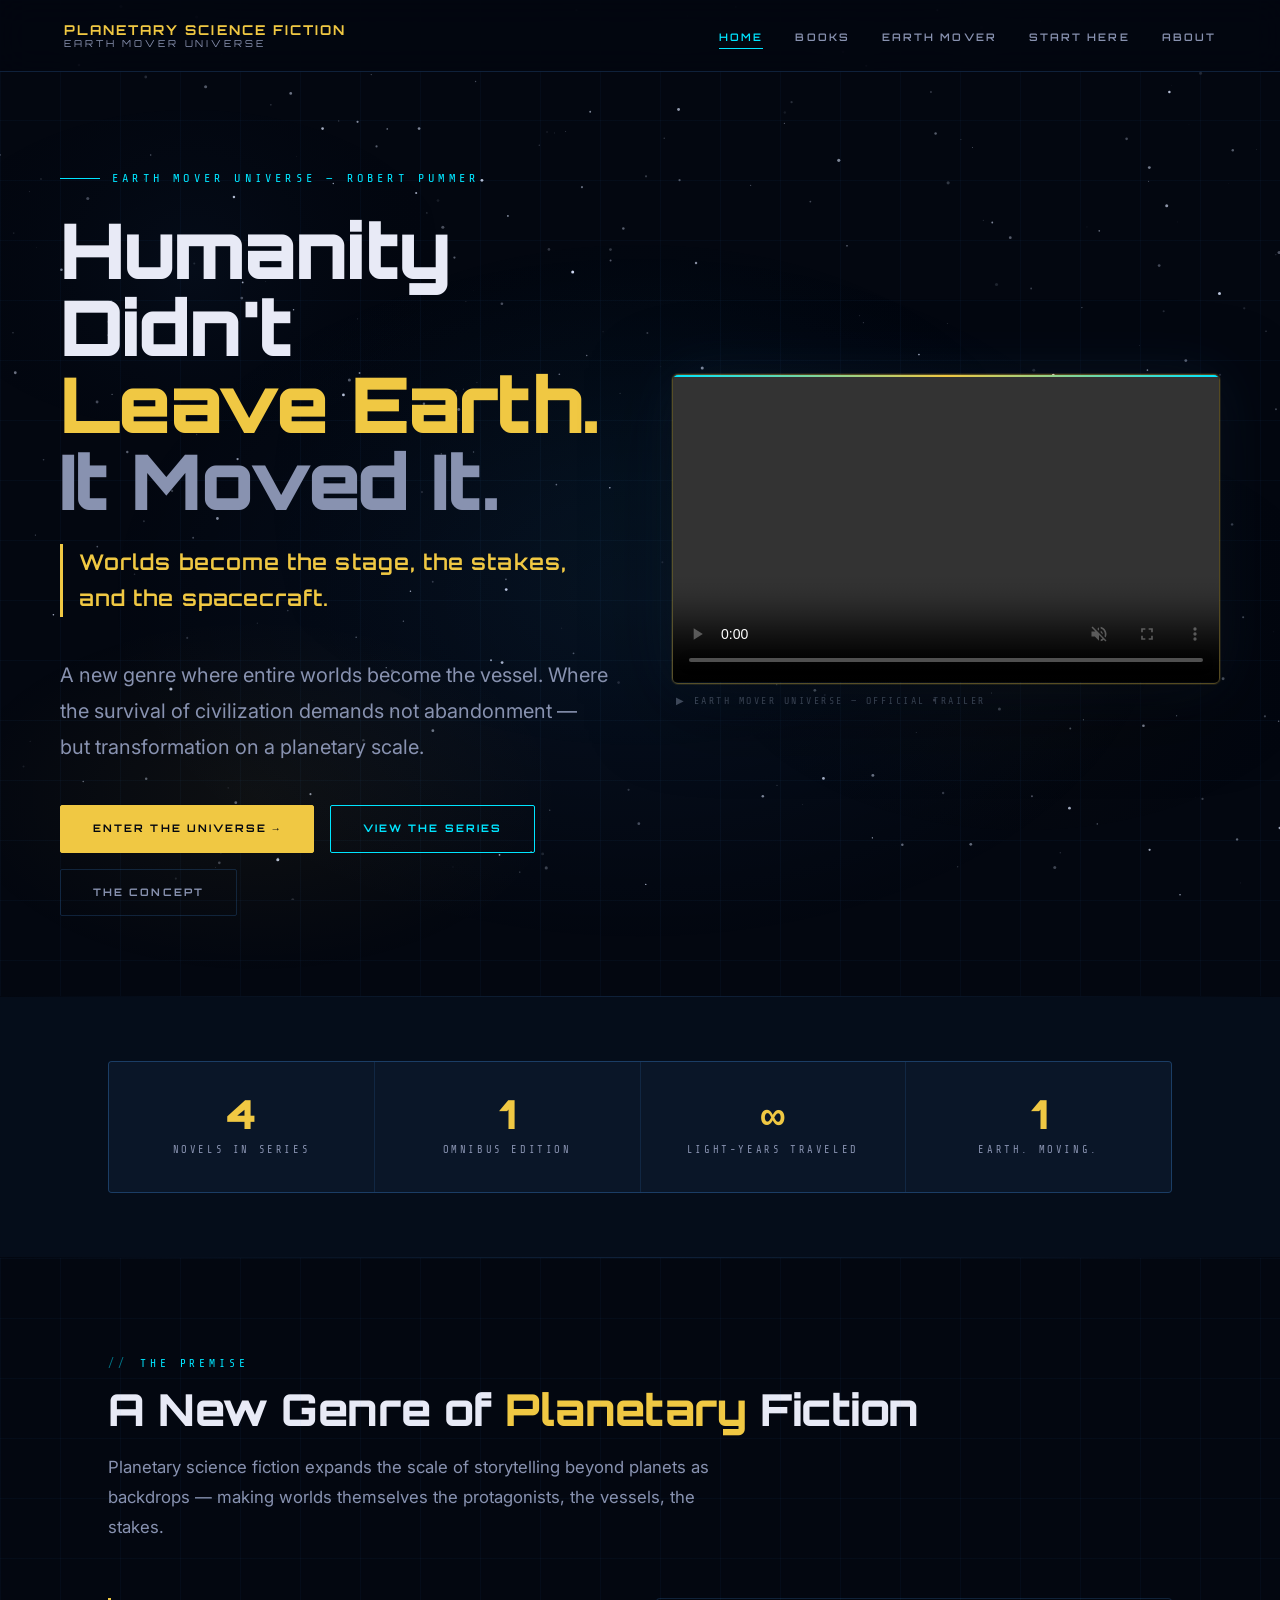
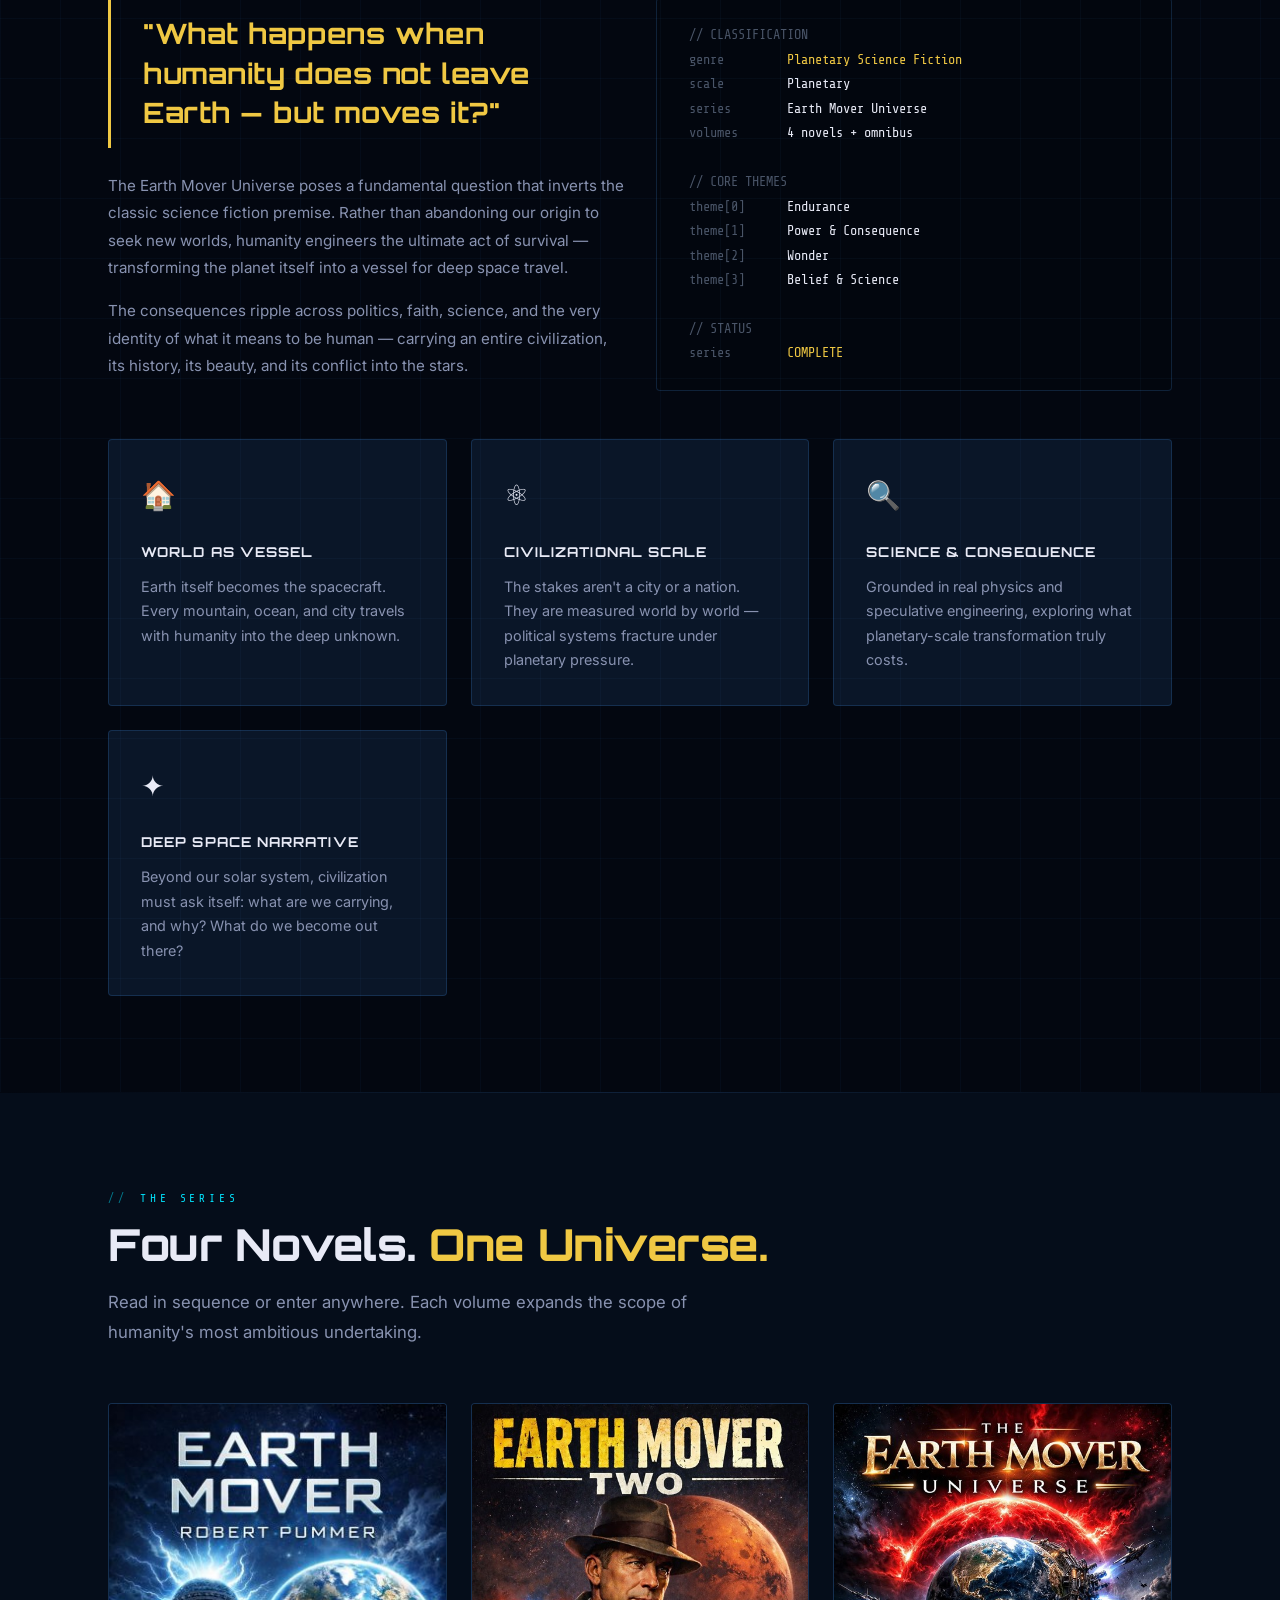
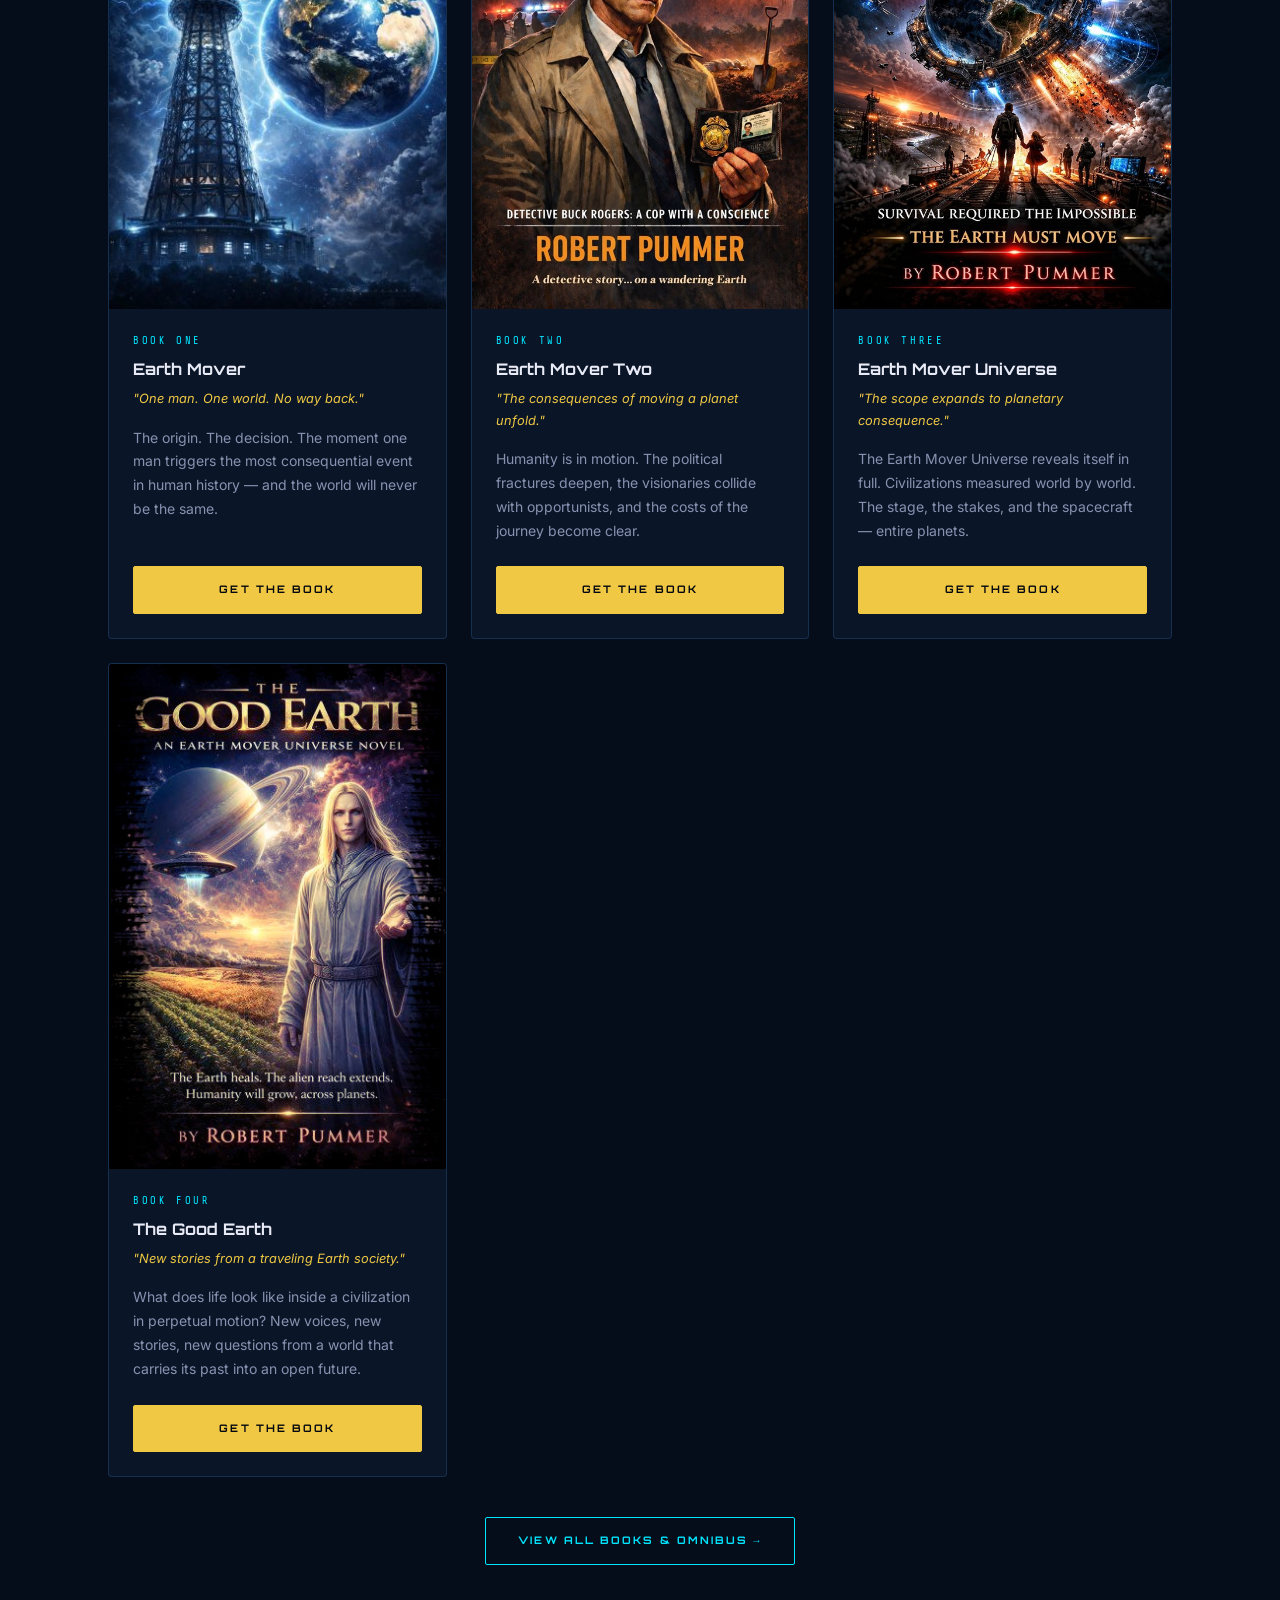
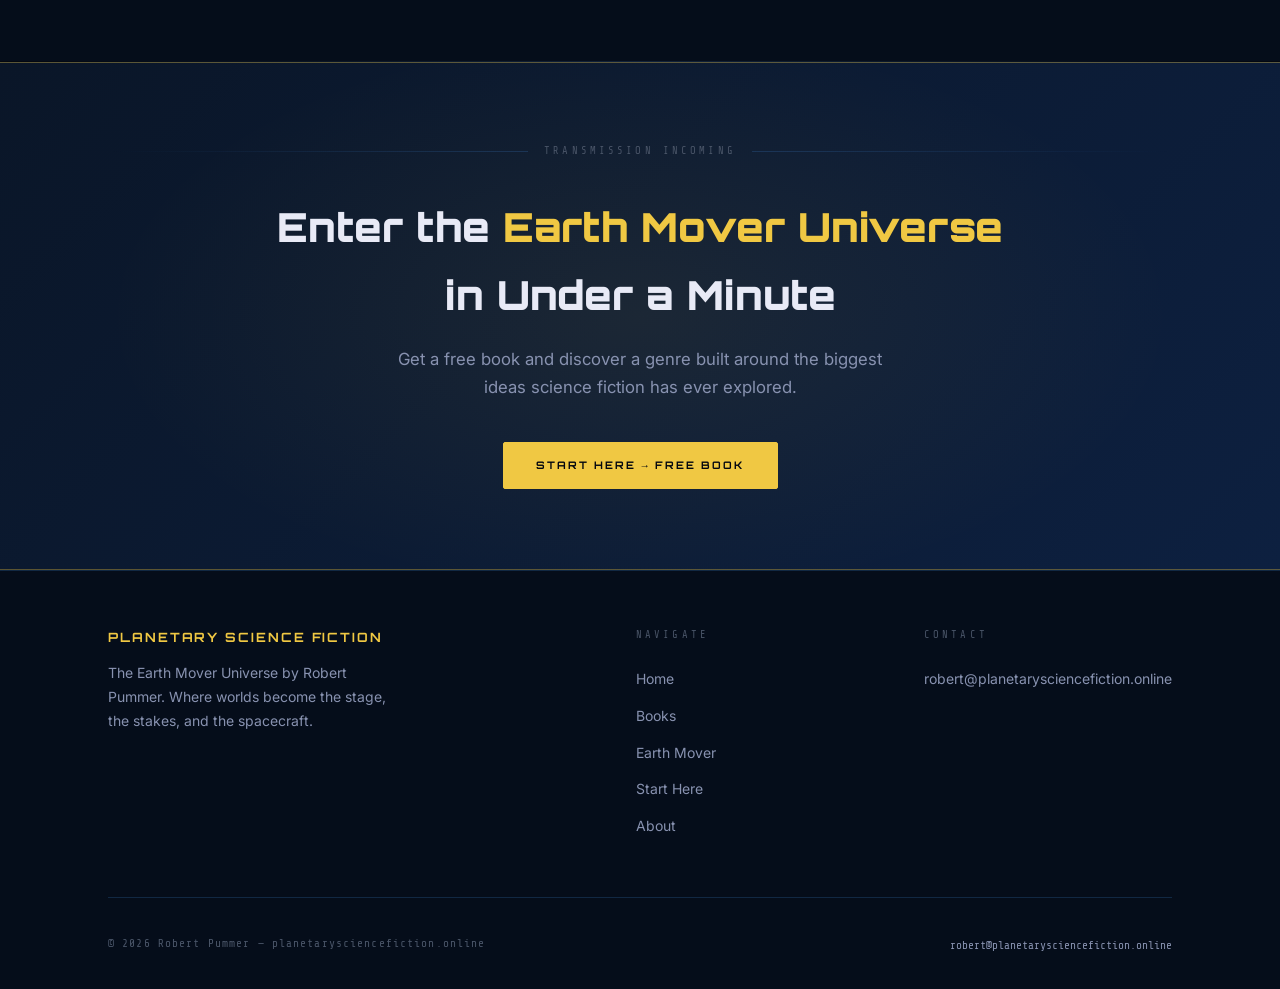
==== commit c821d65f: "Fix video controls blocked by overlay label Moved hero-video-label outside the video wrap so it no l" ====
--- a/index.html
+++ b/index.html
@@ -70,13 +70,12 @@
               loop
               playsinline
               controls
-              poster=""
             >
               <source src="https://planetarysciencefiction.online/Video/MV_Go.mp4?v=3" type="video/mp4" />
               Your browser does not support the video tag.
             </video>
-            <div class="hero-video-label">&#9654; Earth Mover Universe &mdash; Official Trailer</div>
-          </div>
+          </div>
+          <div class="hero-video-label">&#9654; Earth Mover Universe &mdash; Official Trailer</div>
         </div>
 
       </div>
--- a/style.css
+++ b/style.css
@@ -920,16 +920,12 @@
   object-fit: cover;
 }
 .hero-video-label {
-  position: absolute;
-  bottom: 0; left: 0; right: 0;
-  background: linear-gradient(to top, rgba(3,7,16,0.9), transparent);
-  padding: 1.5rem 1rem 0.75rem;
   font-family: var(--font-mono);
   font-size: 0.62rem;
   letter-spacing: 0.25em;
-  color: var(--text-muted);
-  text-transform: uppercase;
-  z-index: 2;
+  color: var(--text-dim);
+  text-transform: uppercase;
+  padding: 0.6rem 0.25rem 0;
 }
 
 @media (max-width: 960px) {
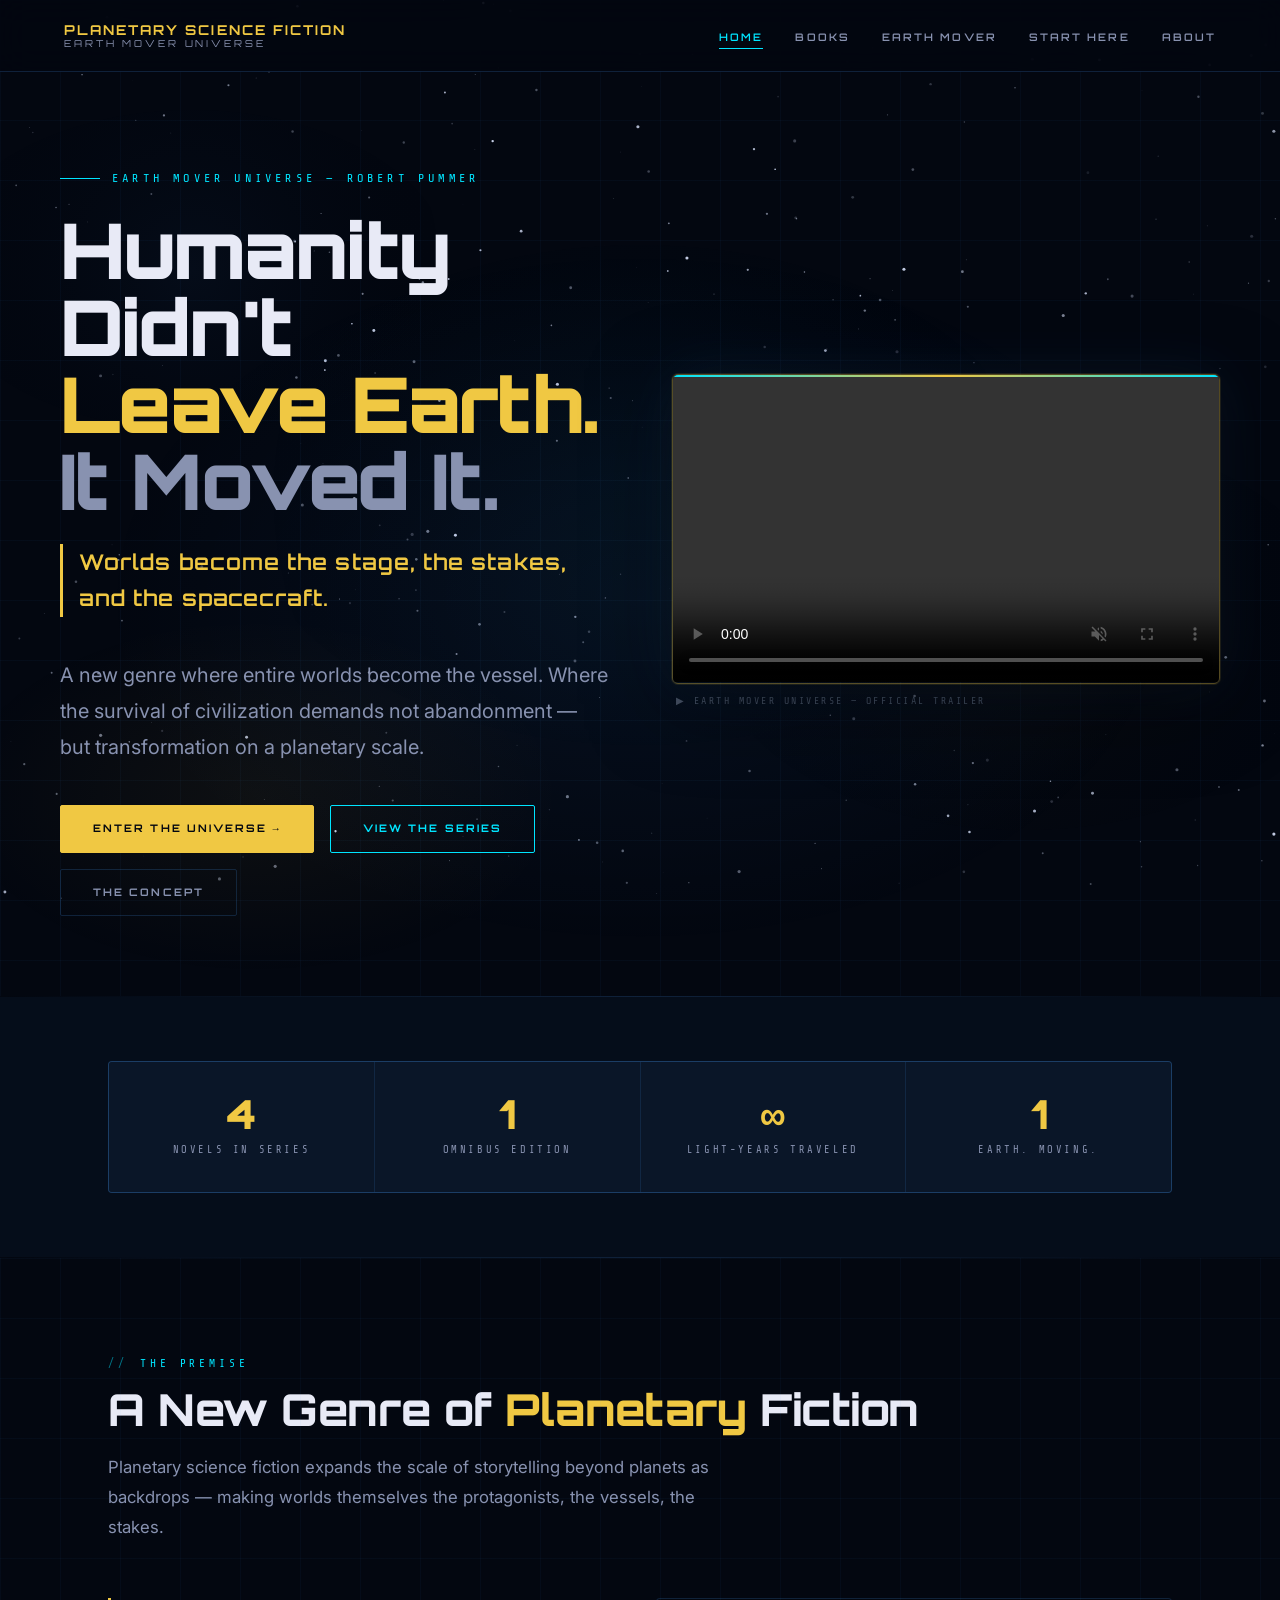
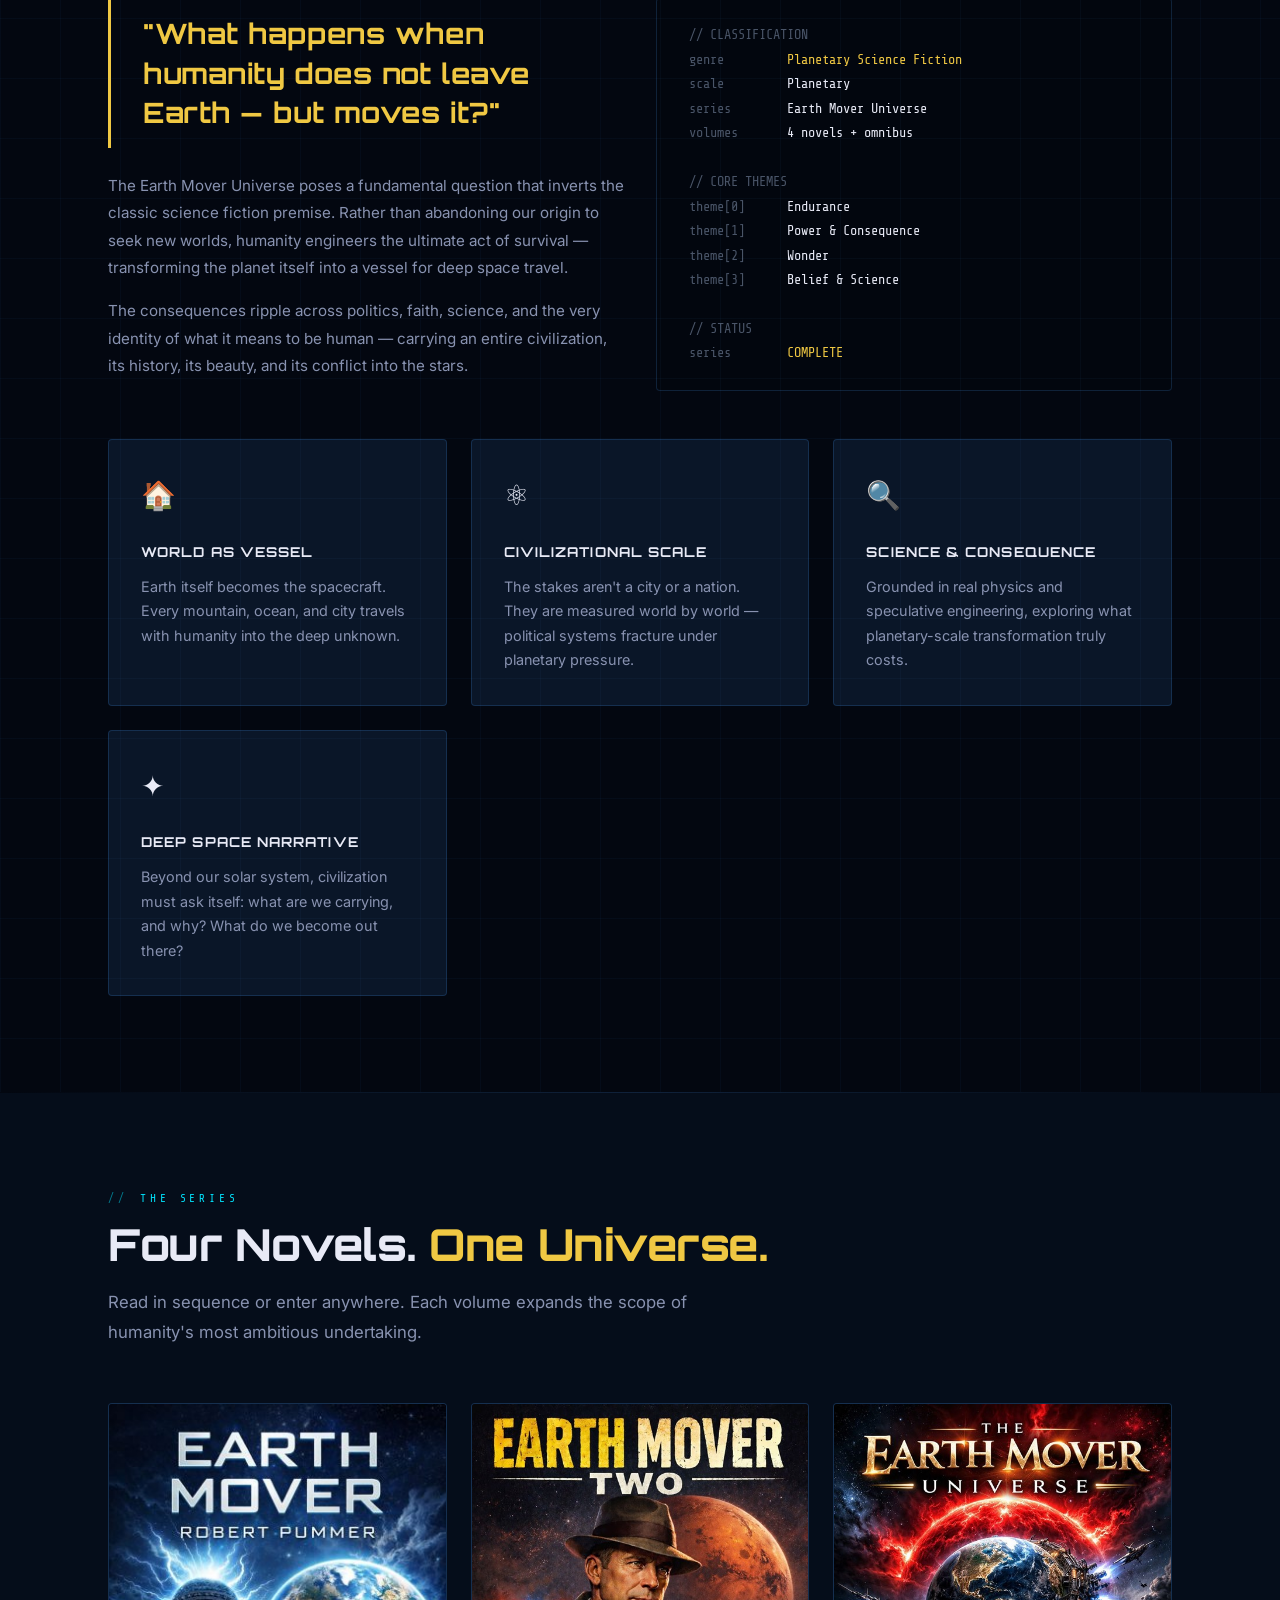
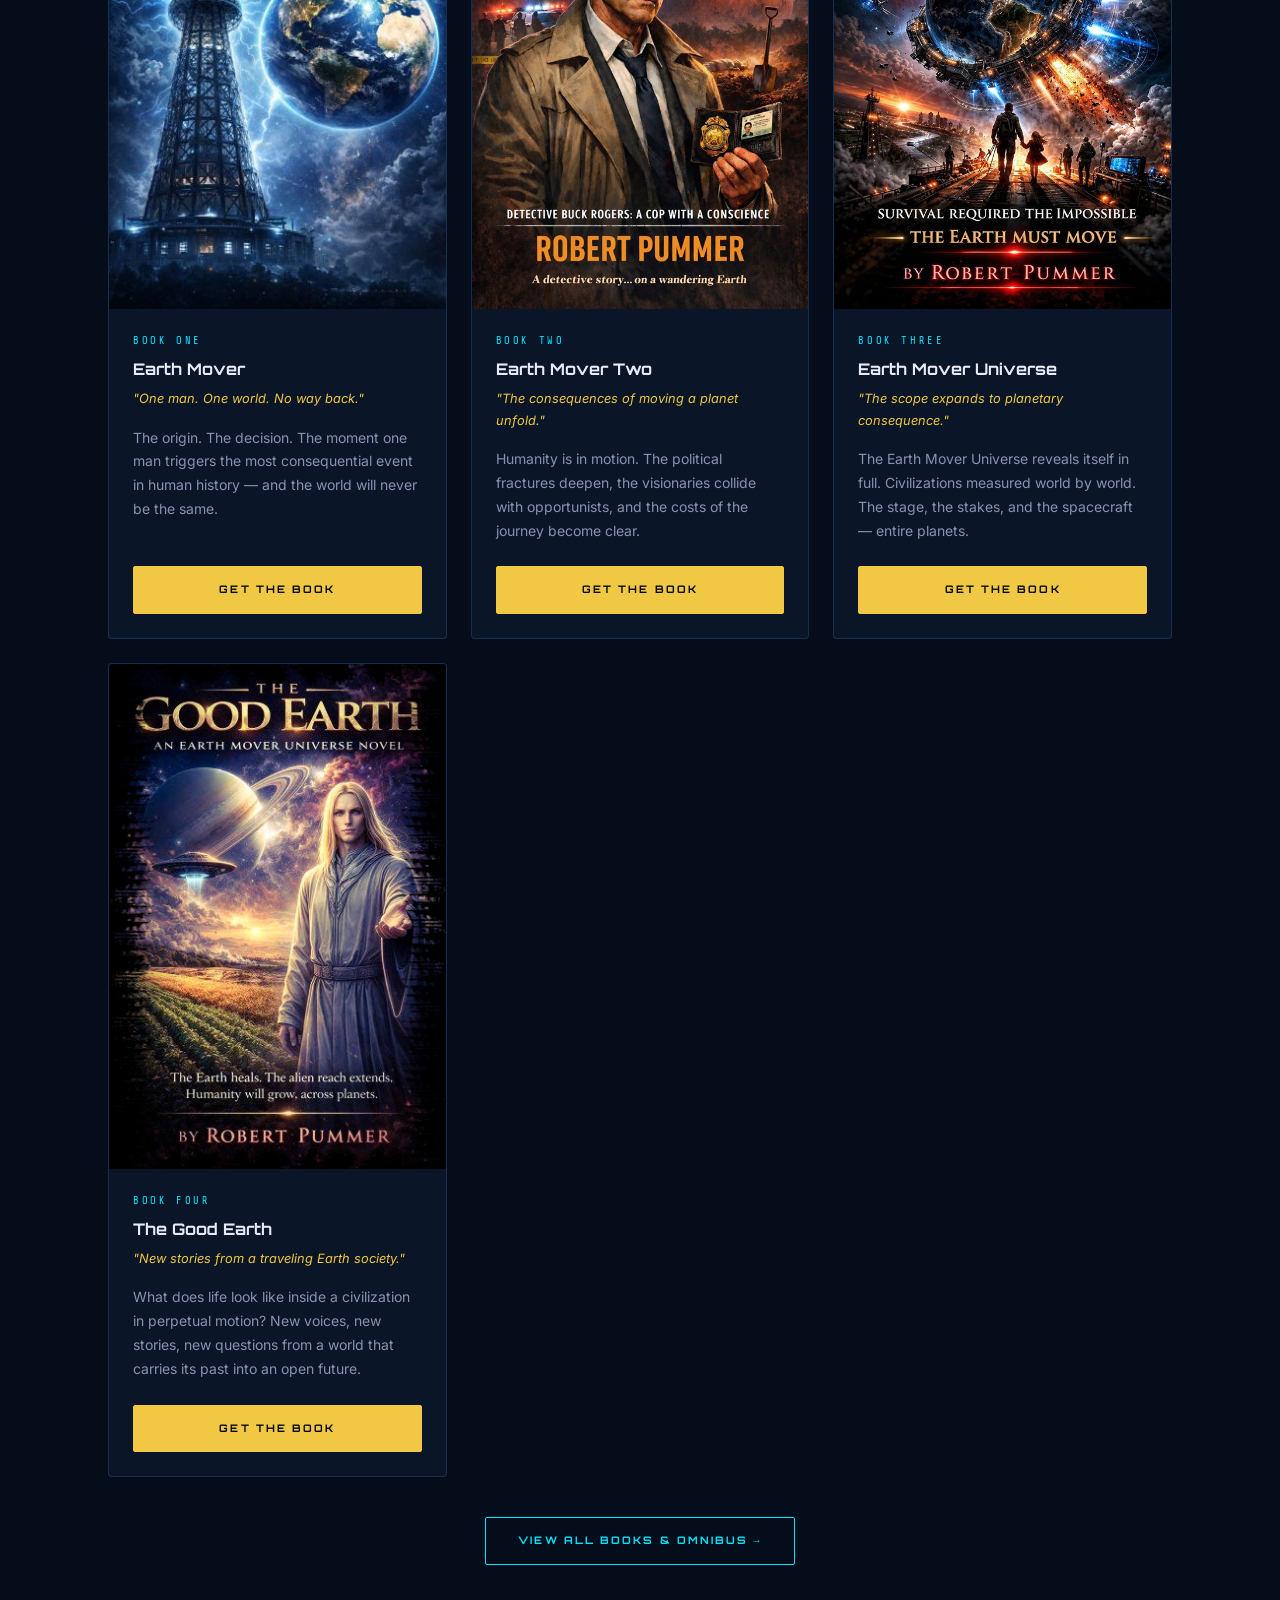
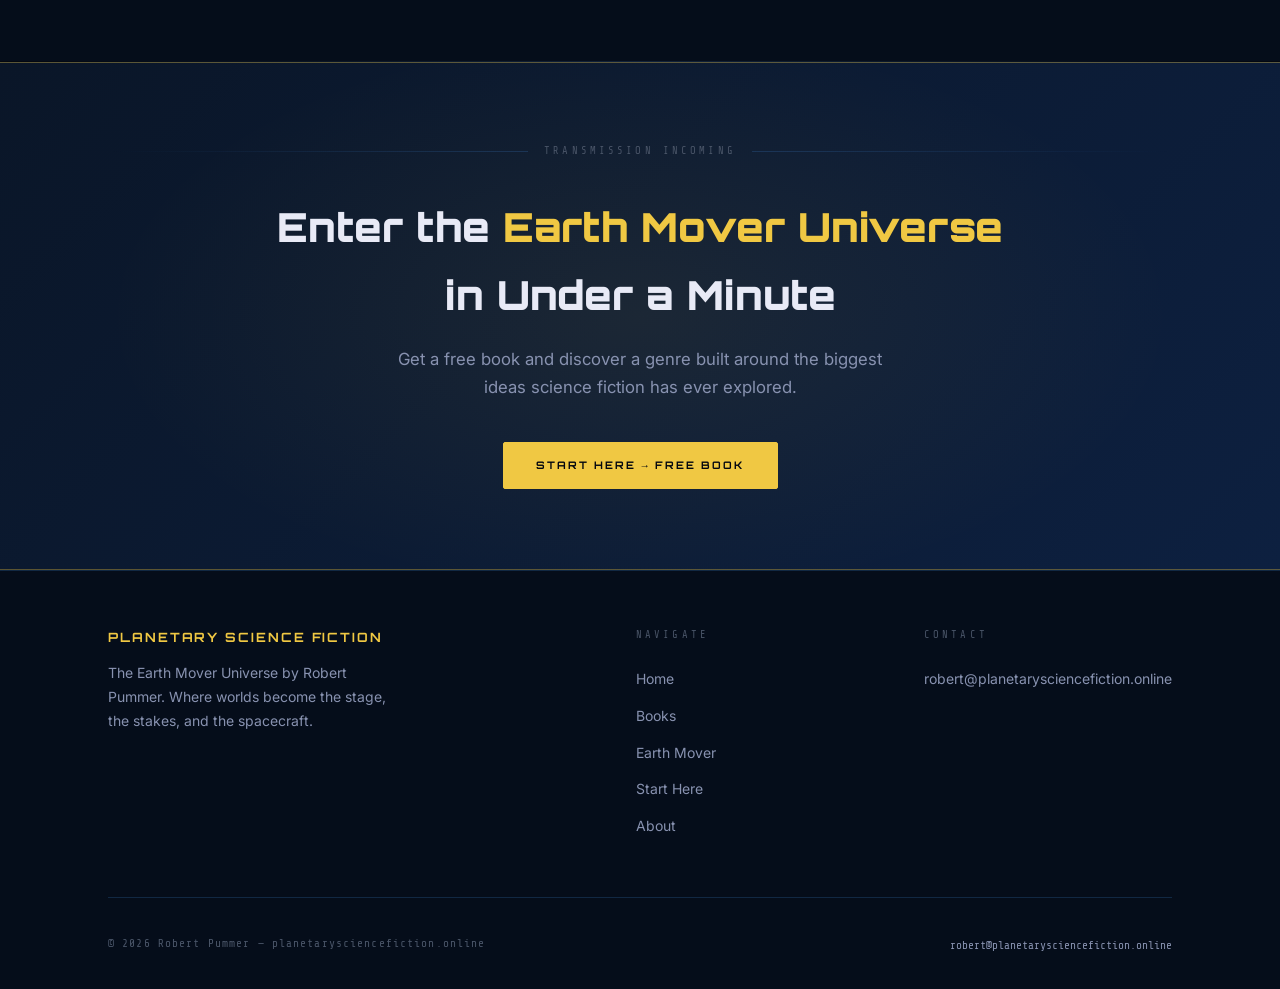
==== commit f80ba080: "Make site fully mobile-responsive - Add comprehensive breakpoints: 960px (tablet), 768px (mobile), 4" ====
--- a/index.html
+++ b/index.html
@@ -122,7 +122,7 @@
         </p>
       </div>
 
-      <div style="display:grid; grid-template-columns: 1fr 1fr; gap: 2rem; align-items:start; margin-bottom:3rem;">
+      <div class="split-two" style="margin-bottom:3rem;">
         <div>
           <div class="pull-quote">
             "What happens when humanity does not leave Earth — but moves it?"
--- a/style.css
+++ b/style.css
@@ -392,10 +392,9 @@
   width: 100%;
   aspect-ratio: 2/3;
   object-fit: cover;
+  object-position: center top;
   background: var(--bg-card-alt);
-  display: flex;
-  align-items: center;
-  justify-content: center;
+  display: block;
 }
 .book-cover-placeholder {
   width: 100%;
@@ -936,8 +935,35 @@
   .hero-right { order: -1; max-width: 560px; margin: 0 auto; width: 100%; }
 }
 
-/* ── Responsive ───────────────────────────────────────────── */
+/* ── Responsive Grid Utilities ────────────────────────────── */
+/* Used instead of inline style="display:grid;grid-template-columns:1fr 1fr" */
+.split-two {
+  display: grid;
+  grid-template-columns: 1fr 1fr;
+  gap: 2rem;
+  align-items: start;
+}
+.split-two-lg {
+  display: grid;
+  grid-template-columns: 1fr 1fr;
+  gap: 4rem;
+  align-items: start;
+}
+
+/* ── Tablet (max 960px) ───────────────────────────────────── */
+@media (max-width: 960px) {
+  .hero-two-col {
+    grid-template-columns: 1fr;
+    gap: 2.5rem;
+  }
+  .hero-right { order: -1; max-width: 560px; margin: 0 auto; width: 100%; }
+
+  .split-two-lg { gap: 2.5rem; }
+}
+
+/* ── Mobile (max 768px) ───────────────────────────────────── */
 @media (max-width: 768px) {
+  /* Nav */
   .nav-links { display: none; }
   .nav-links.open {
     display: flex;
@@ -949,14 +975,105 @@
     padding: 1.5rem 2rem 2rem;
     border-bottom: 1px solid var(--border);
     gap: 1.25rem;
+    z-index: 99;
   }
   .nav-toggle { display: flex; }
 
-  .footer-grid { grid-template-columns: 1fr; gap: 2rem; }
+  /* Section spacing */
+  .section-pad    { padding: 3.5rem 0; }
+  .section-pad-sm { padding: 2rem 0; }
+  .cta-band       { padding: 3.5rem 0; }
+
+  /* Hero */
+  .hero        { min-height: auto; }
+  .hero-inner  { padding-top: 3rem; padding-bottom: 3rem; }
+  .hero-title  { font-size: clamp(1.9rem, 8vw, 3rem); }
+  .hero-cta    { flex-direction: column; align-items: stretch; }
+  .hero-cta .btn { justify-content: center; text-align: center; }
+
+  /* Two-column grids → single column */
+  .split-two,
+  .split-two-lg { grid-template-columns: 1fr; gap: 2rem; }
+
+  /* Books */
+  .books-grid { grid-template-columns: repeat(auto-fill, minmax(240px, 1fr)); }
+
+  /* Feature grid */
+  .feature-grid { grid-template-columns: 1fr; }
+
+  /* Timeline */
+  .timeline::before { left: 10px; }
+  .timeline-item    { padding-left: 2.25rem; gap: 1rem; flex-wrap: wrap; }
+  .timeline-dot     { left: 2px; }
+  .timeline-cover   { width: 80px; }
+
+  /* Stats — 2 × 2 on mobile */
+  .stats-row { grid-template-columns: 1fr 1fr; }
+  .stat-block { padding: 1.5rem 1rem; }
+  .stat-num   { font-size: 2rem; }
+
+  /* Terminal — horizontal scroll instead of overflow */
+  .terminal { overflow-x: auto; font-size: 0.78rem; padding: 1.25rem; }
+
+  /* Omnibus */
+  .omnibus-banner  { flex-direction: column; gap: 1.5rem; }
+  .omnibus-actions { margin-left: 0; }
+
+  /* Footer */
+  .footer-grid   { grid-template-columns: 1fr; gap: 2rem; }
   .footer-bottom { flex-direction: column; text-align: center; }
 
-  .omnibus-banner { flex-direction: column; }
-  .omnibus-actions { margin-left: 0; }
-
-  .hero-title { font-size: clamp(2rem, 8vw, 3rem); }
-}
+  /* Recommended reading — 2-col on mobile */
+  .rec-grid { grid-template-columns: 1fr 1fr; }
+
+  /* Section headers */
+  .section-title { font-size: clamp(1.5rem, 6vw, 2rem); }
+  .section-lead  { font-size: 0.95rem; }
+
+  /* Pull quote */
+  .pull-quote { font-size: 1rem; padding-left: 1rem; }
+
+  /* Page header */
+  .page-header { padding-top: calc(var(--nav-h) + 2.5rem); padding-bottom: 2.5rem; }
+
+  /* CTA band buttons */
+  .cta-band .btn { display: inline-flex; }
+}
+
+/* ── Small phones (max 480px) ─────────────────────────────── */
+@media (max-width: 480px) {
+  :root { --nav-h: 64px; }
+
+  .container { padding: 0 1.25rem; }
+
+  /* Books — single column on very small screens */
+  .books-grid { grid-template-columns: 1fr; }
+
+  /* Rec grid — single column */
+  .rec-grid { grid-template-columns: 1fr; }
+
+  /* Stats — keep 2-col but smaller */
+  .stat-num { font-size: 1.75rem; }
+
+  /* Timeline — hide cover to save space */
+  .timeline-cover { display: none; }
+  .timeline-item  { padding-left: 2rem; }
+
+  /* Omnibus image */
+  .omnibus-banner img { width: 100px; }
+
+  /* Form group stacked */
+  .form-group { flex-direction: column; align-items: stretch; }
+  .form-input { max-width: 100%; }
+
+  /* Hero eyebrow */
+  .hero-eyebrow { font-size: 0.65rem; }
+  .hero-tagline { font-size: 0.95rem; }
+  .hero-sub     { font-size: 0.9rem; }
+
+  /* Buttons full-width in some contexts */
+  .omnibus-actions .btn { width: 100%; justify-content: center; }
+
+  /* Theme bars — already single col via split-two, but gap */
+  .theme-bar-body { padding: 1rem; }
+}
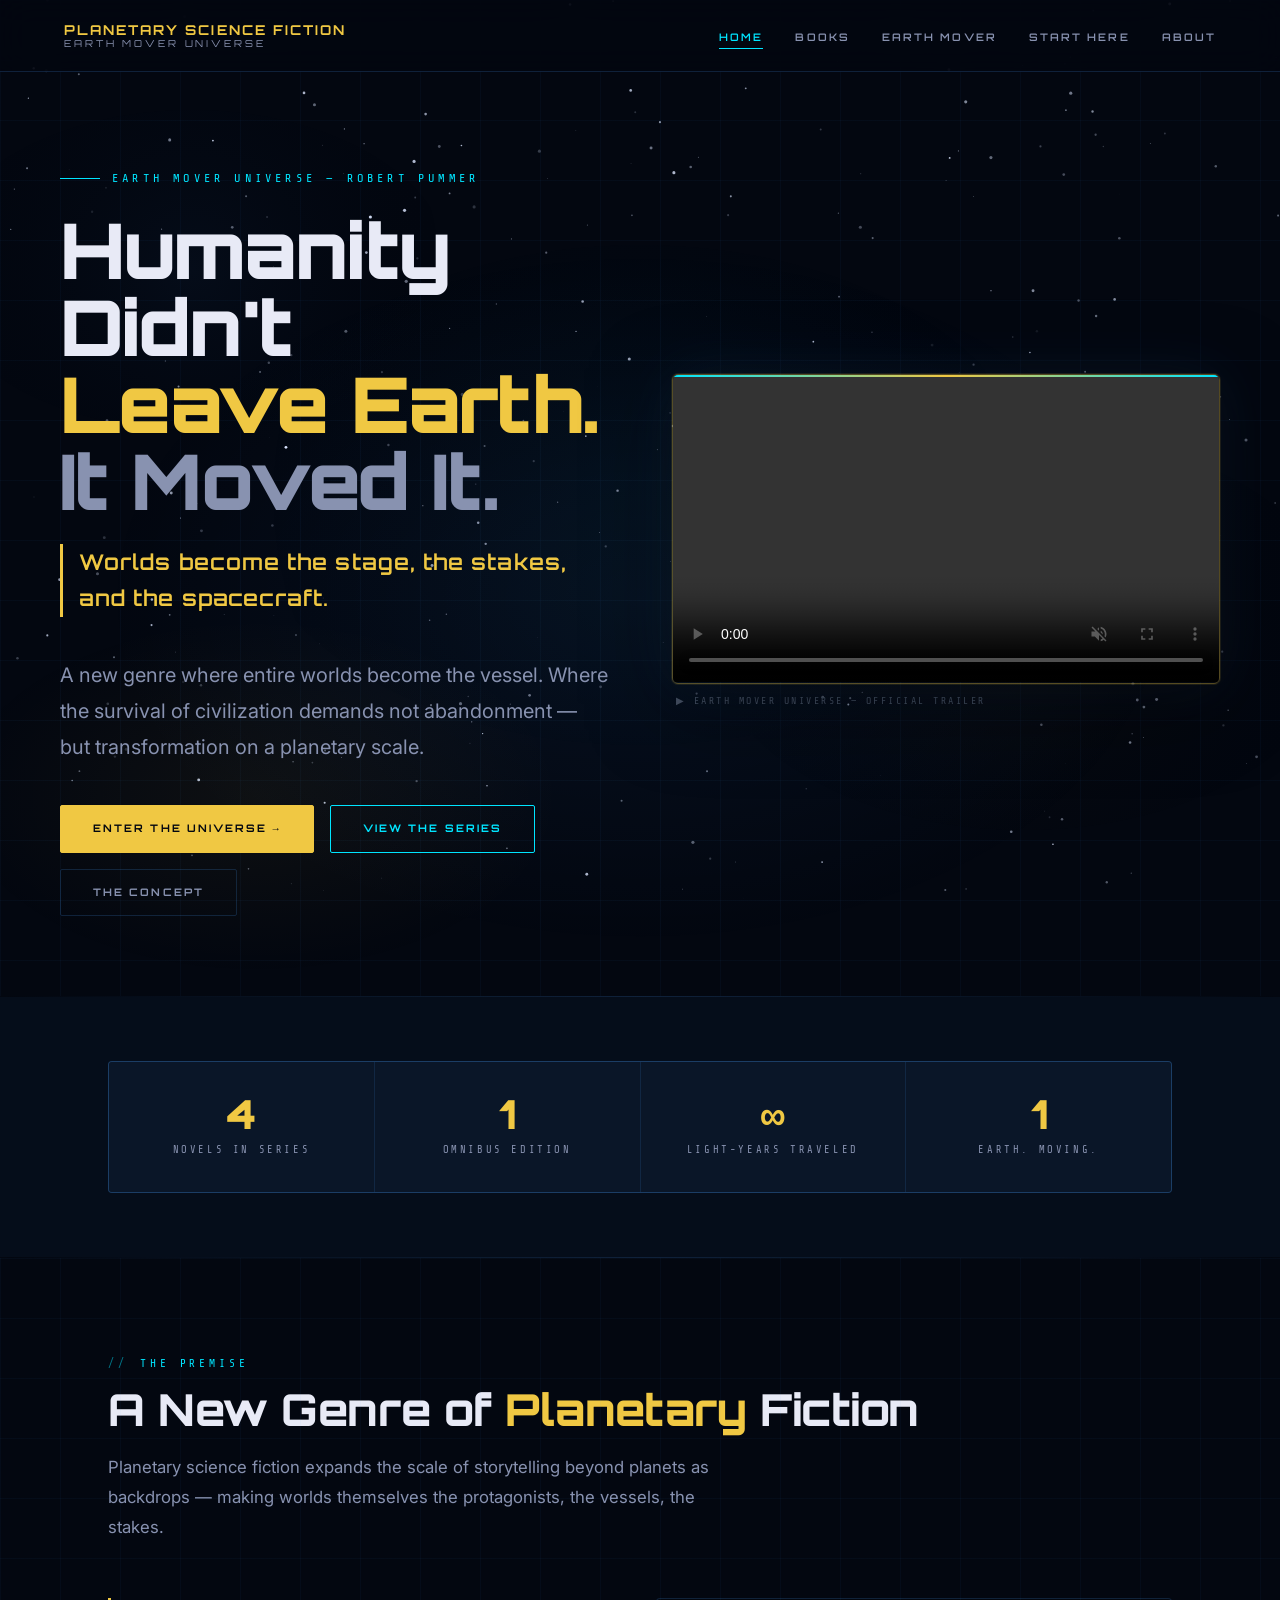
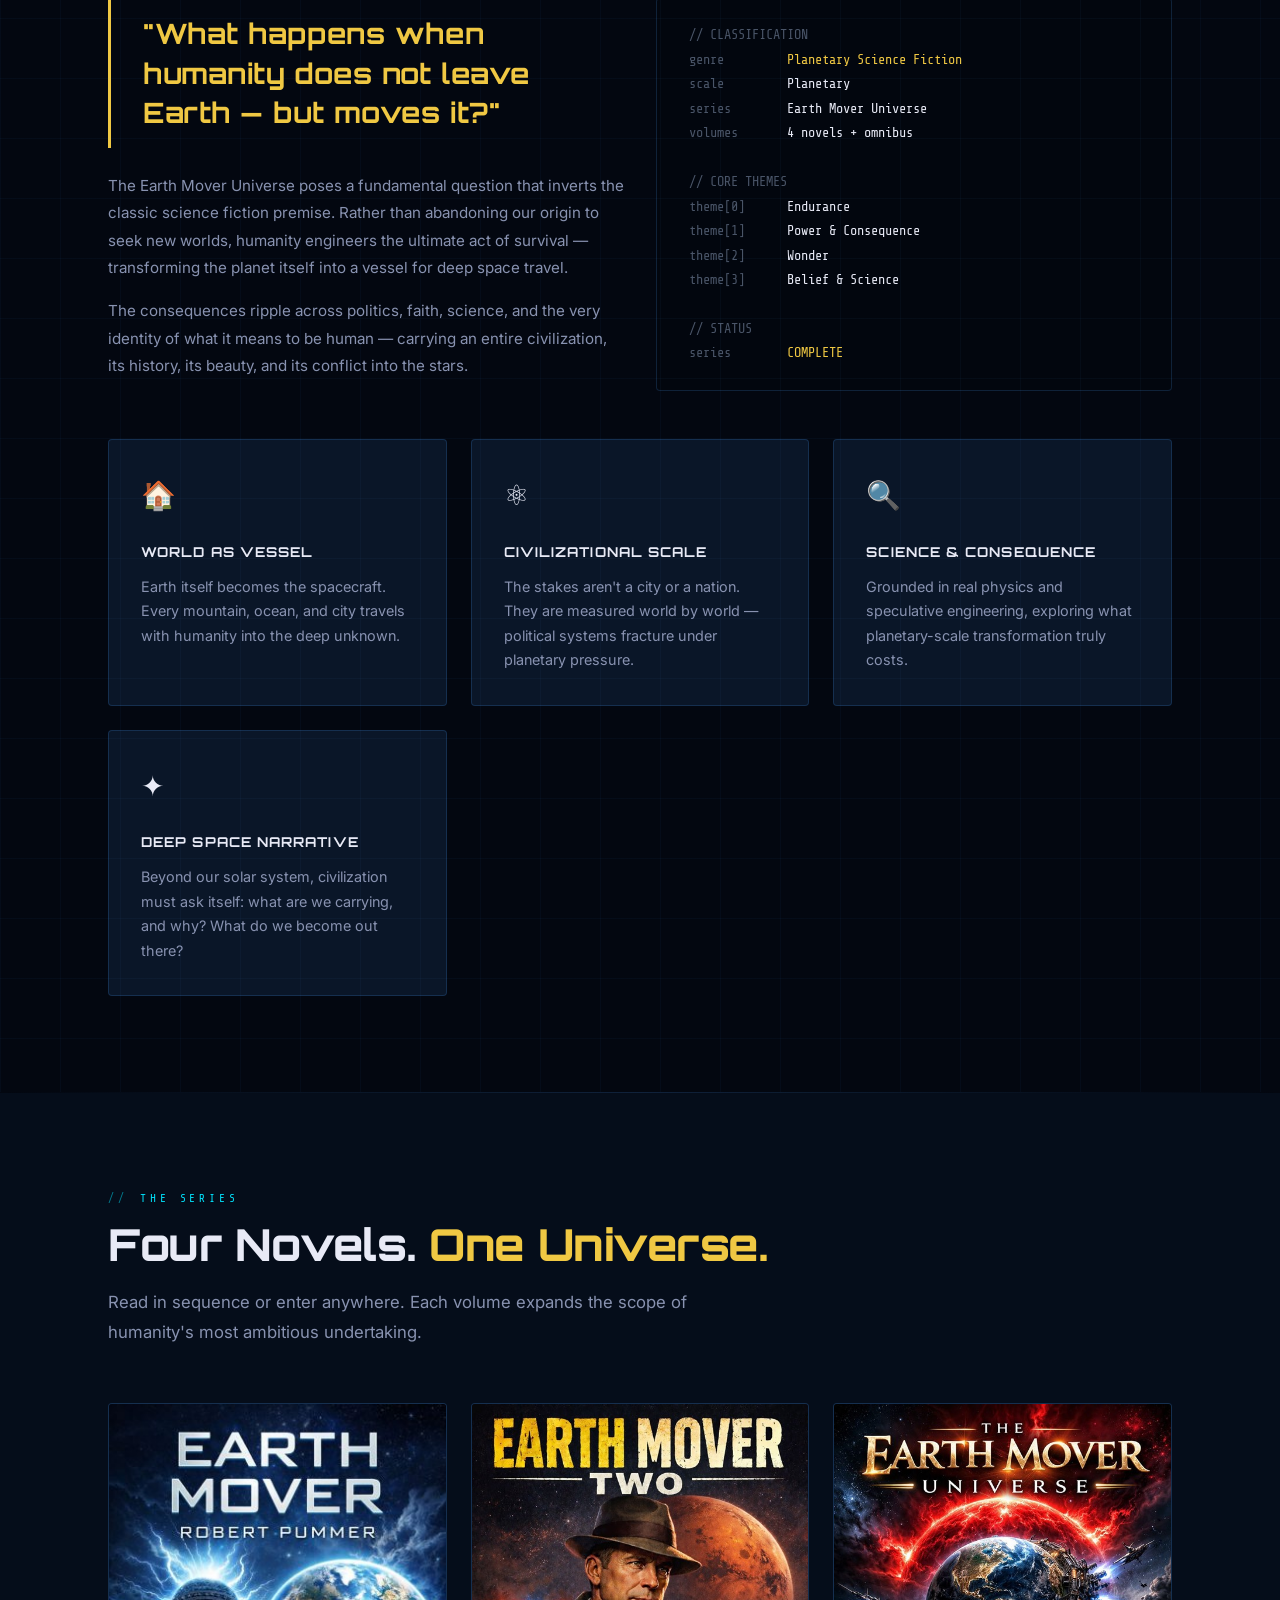
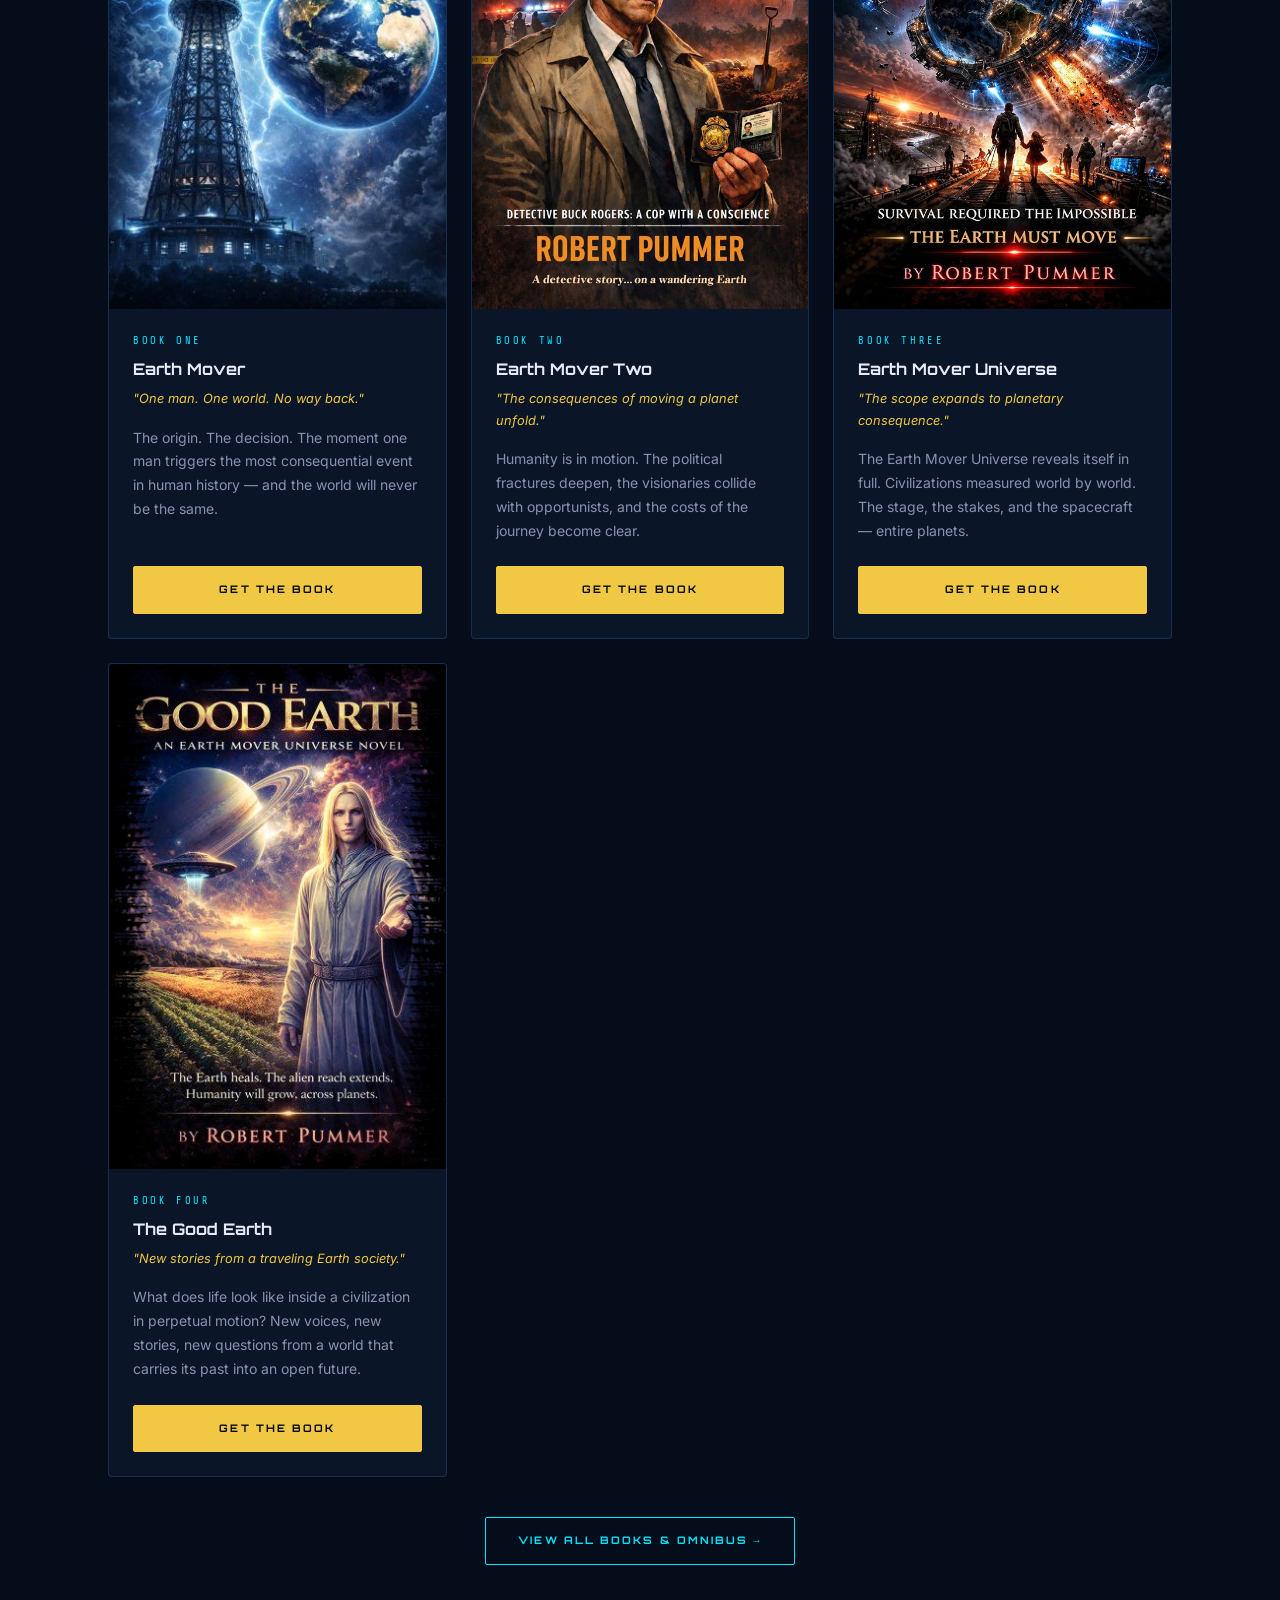
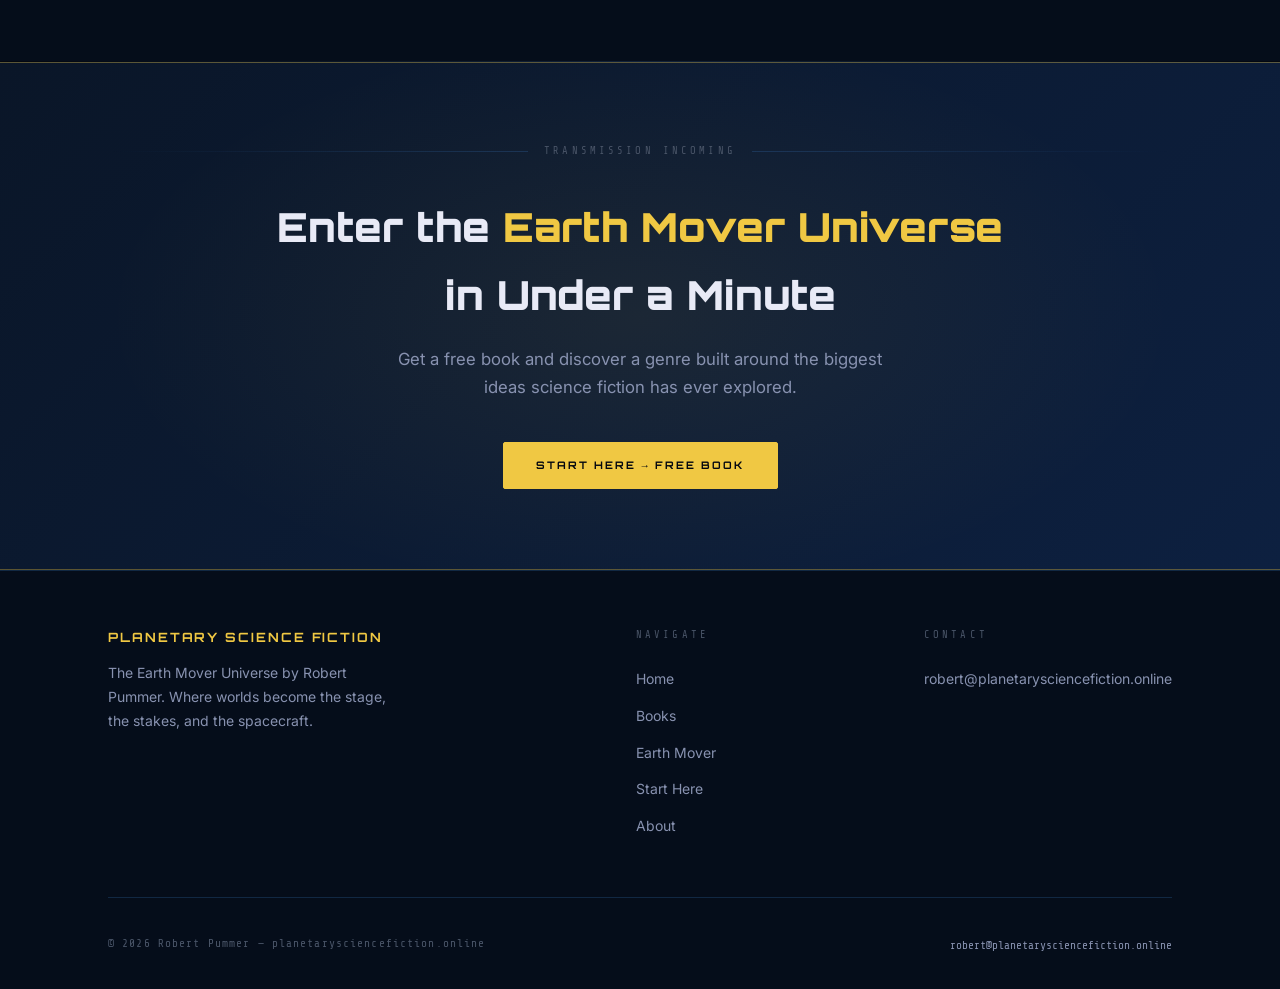
==== commit 06da5f8c: "Add Open Graph and Twitter Card meta tags for social sharing Each page now has og:title, og:descript" ====
--- a/index.html
+++ b/index.html
@@ -5,6 +5,24 @@
   <meta name="viewport" content="width=device-width, initial-scale=1.0" />
   <title>Planetary Science Fiction | Earth Mover Universe by Robert Pummer</title>
   <meta name="description" content="A new genre where entire worlds become spacecraft. Humanity didn't leave Earth — it moved it. The Earth Mover Universe by Robert Pummer." />
+
+  <!-- Open Graph / Facebook -->
+  <meta property="og:type"        content="website" />
+  <meta property="og:site_name"   content="Planetary Science Fiction" />
+  <meta property="og:url"         content="https://planetarysciencefiction.online/" />
+  <meta property="og:title"       content="Planetary Science Fiction | Earth Mover Universe" />
+  <meta property="og:description" content="Humanity didn't leave Earth — it moved it. A new genre of planetary science fiction by Robert Pummer. Worlds become the stage, the stakes, and the spacecraft." />
+  <meta property="og:image"       content="https://planetarysciencefiction.online/images/Earth%20Mover%20universe%20hardcore%20omnibus.jpg" />
+  <meta property="og:image:width"  content="1200" />
+  <meta property="og:image:height" content="630" />
+  <meta property="og:image:alt"   content="Earth Mover Universe hardcover omnibus — Planetary Science Fiction by Robert Pummer" />
+
+  <!-- Twitter Card -->
+  <meta name="twitter:card"        content="summary_large_image" />
+  <meta name="twitter:title"       content="Planetary Science Fiction | Earth Mover Universe" />
+  <meta name="twitter:description" content="Humanity didn't leave Earth — it moved it. A new genre of planetary science fiction by Robert Pummer." />
+  <meta name="twitter:image"       content="https://planetarysciencefiction.online/images/Earth%20Mover%20universe%20hardcore%20omnibus.jpg" />
+
   <link rel="stylesheet" href="style.css" />
 </head>
 <body>
